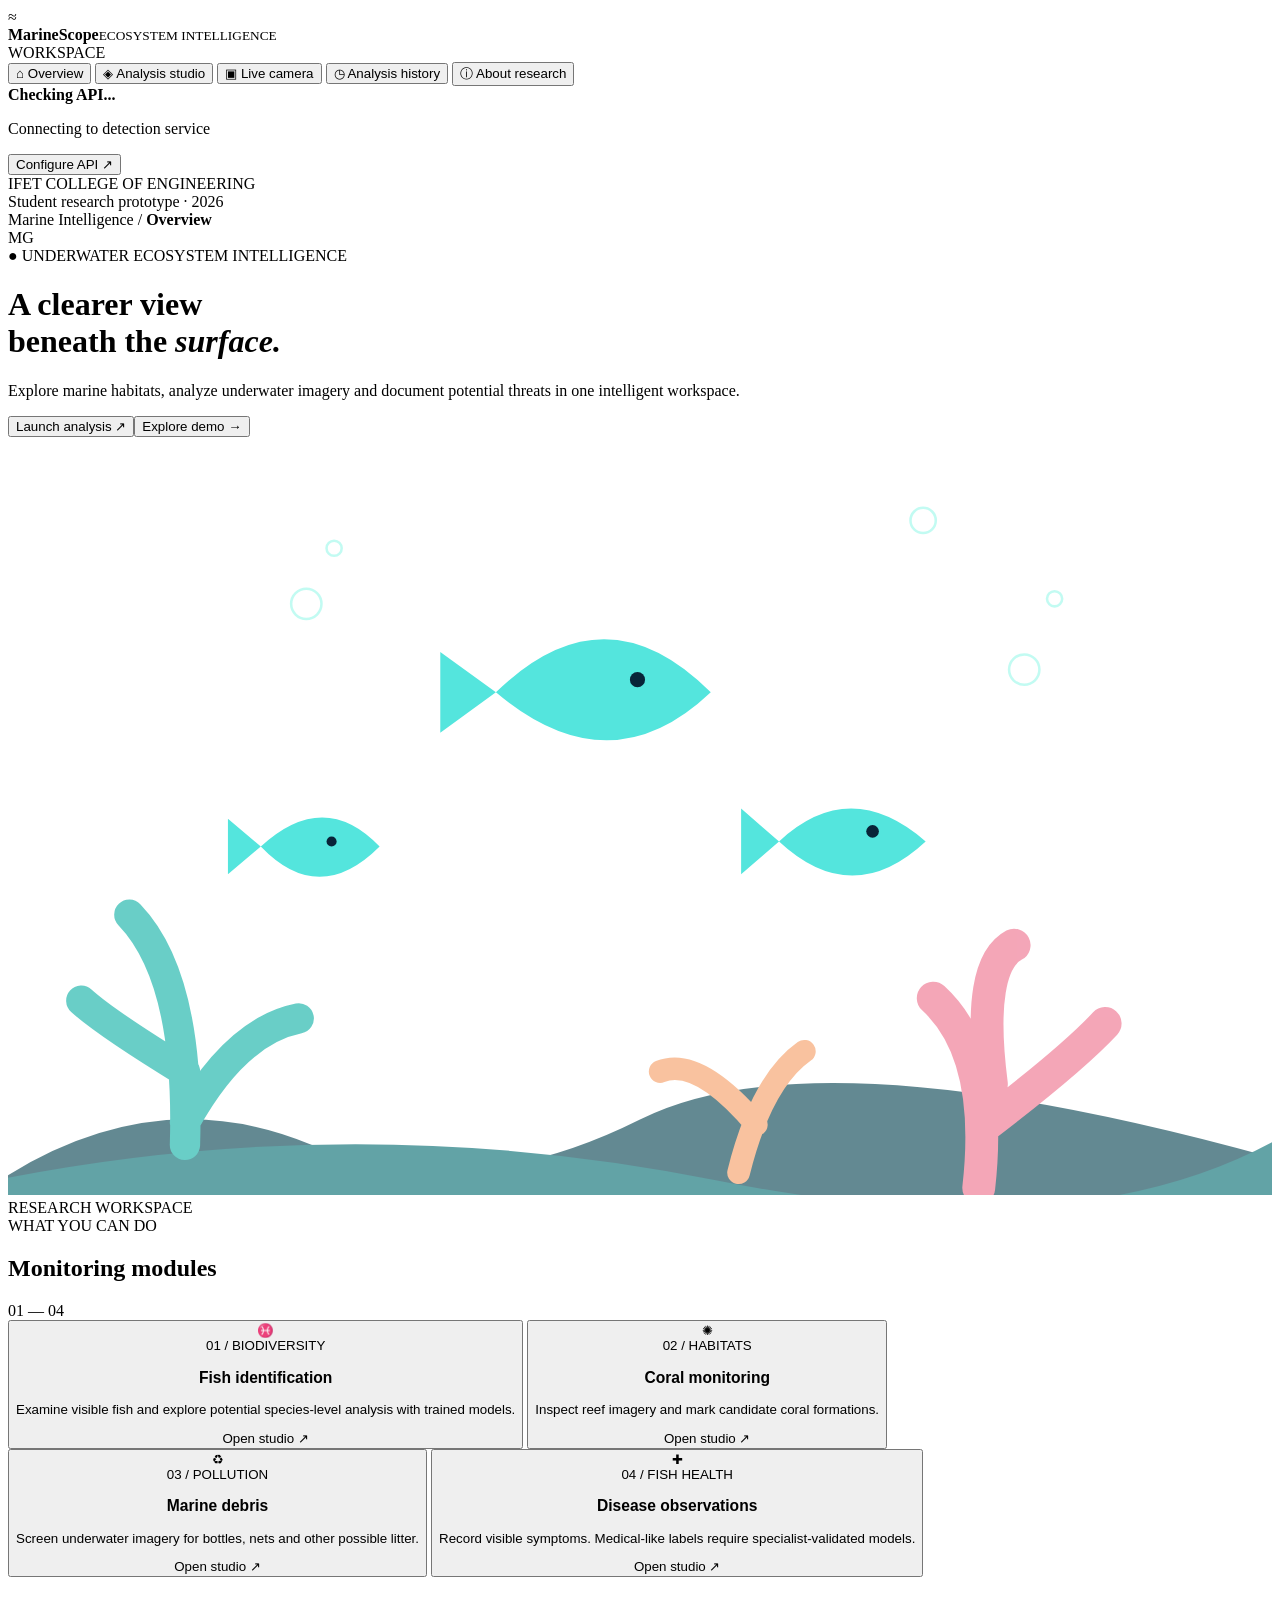
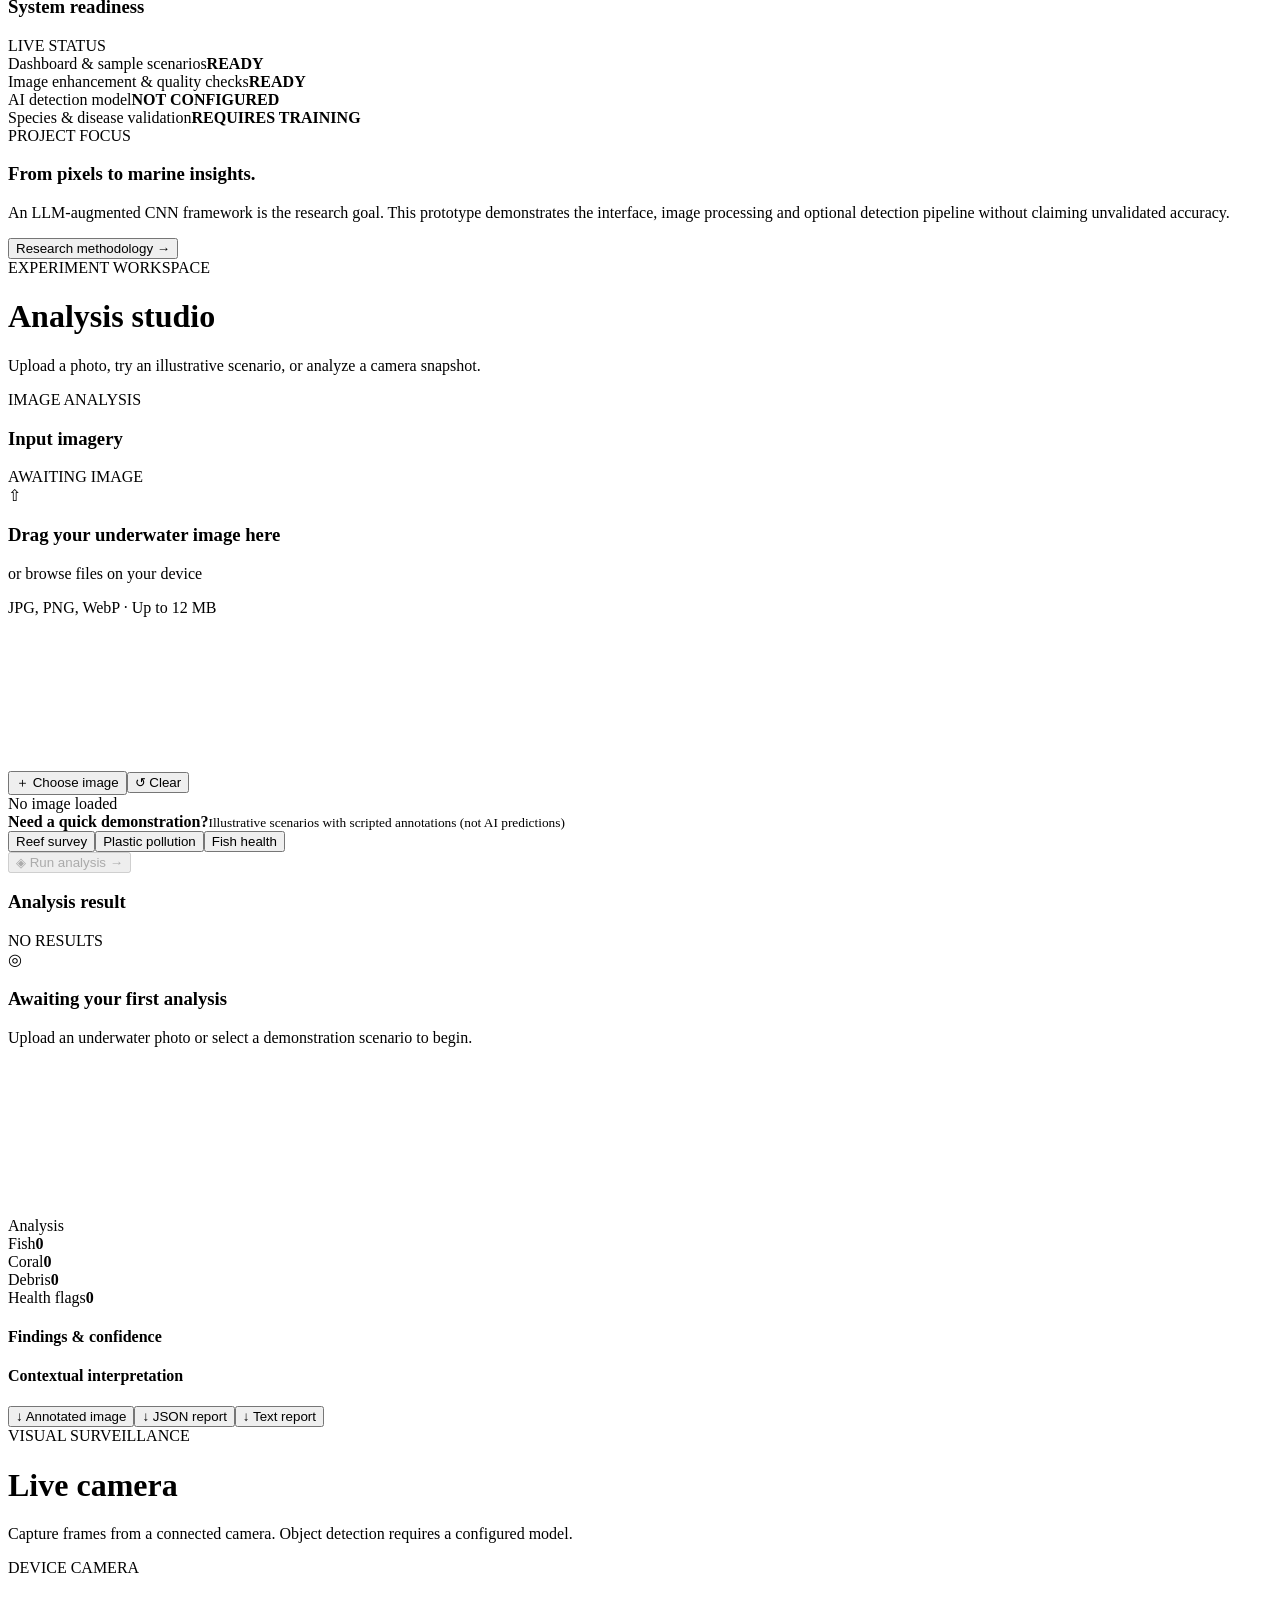
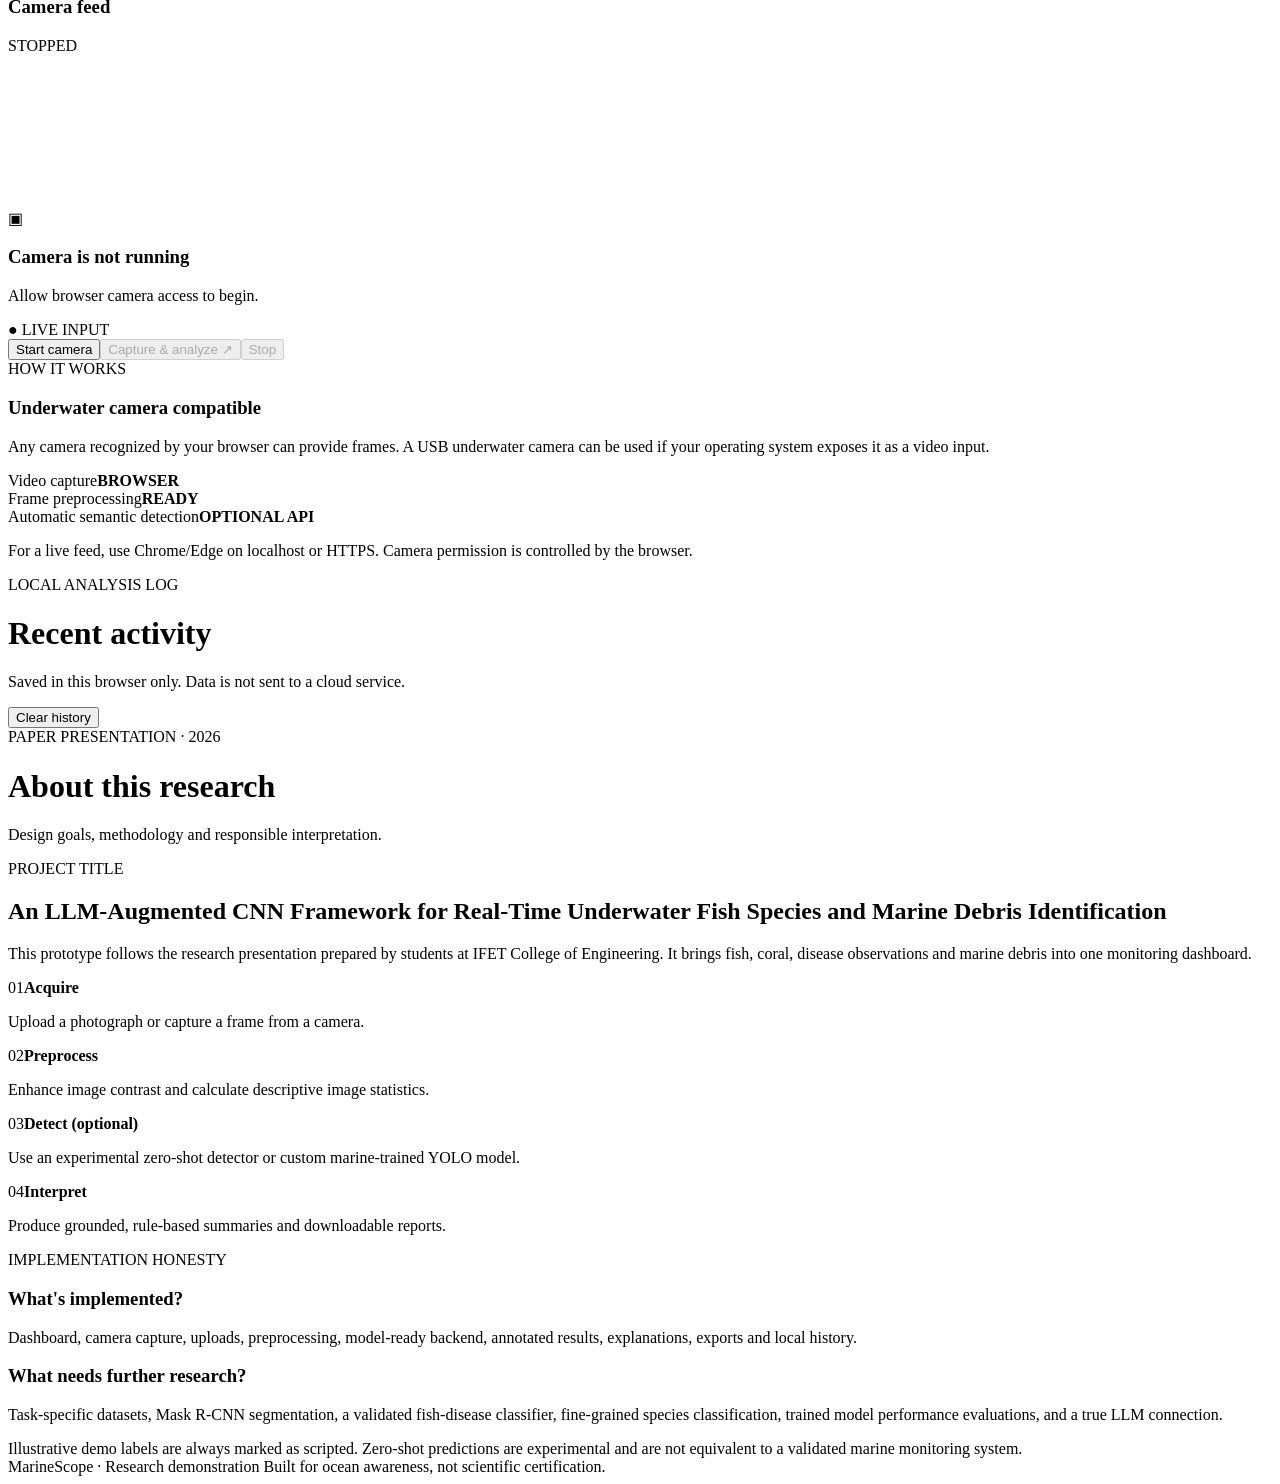
==== index.html @ 6d88185d "Add full MarineScope dashboard markup and research workflow" ====
<!doctype html>
<html lang="en">
<head>
  <meta charset="UTF-8">
  <meta name="viewport" content="width=device-width, initial-scale=1">
  <meta name="theme-color" content="#061727">
  <meta name="description" content="Research prototype for underwater fish, coral and marine debris monitoring.">
  <title>MarineScope | Marine Ecosystem Monitoring</title>
  <link rel="stylesheet" href="./assets/styles.css">
</head>
<body>
  <div class="app-shell">
    <aside class="sidebar">
      <div class="brand"><div class="brand-logo">≈</div><div><strong>Marine<span>Scope</span></strong><small>ECOSYSTEM INTELLIGENCE</small></div></div>
      <div class="nav-label">WORKSPACE</div>
      <nav aria-label="Main navigation">
        <button class="nav-btn active" data-nav="home"><span class="nav-icon">⌂</span> Overview</button>
        <button class="nav-btn" data-nav="analyze"><span class="nav-icon">◈</span> Analysis studio</button>
        <button class="nav-btn" data-nav="camera"><span class="nav-icon">▣</span> Live camera</button>
        <button class="nav-btn" data-nav="history"><span class="nav-icon">◷</span> Analysis history</button>
        <button class="nav-btn" data-nav="about"><span class="nav-icon">ⓘ</span> About research</button>
      </nav>
      <div class="sidebar-bottom">
        <div class="status-panel"><div class="status-line"><span class="pulse" id="apiPulse"></span><strong id="apiState">Checking API...</strong></div><p id="apiSubline">Connecting to detection service</p><button class="text-link" id="configButton">Configure API ↗</button></div>
        <div class="side-caption">IFET COLLEGE OF ENGINEERING<br>Student research prototype · 2026</div>
      </div>
    </aside>
    <main class="main-content">
      <header class="topbar">
        <div class="breadcrumb">Marine Intelligence <span>/</span> <strong id="pageCrumb">Overview</strong></div>
        <div class="topbar-right"><span class="top-time" id="timeLabel"></span><span class="avatar">MG</span></div>
      </header>
      <div class="page active" id="page-home">
        <div class="hero">
          <div class="hero-content"><div class="eyebrow">● UNDERWATER ECOSYSTEM INTELLIGENCE</div>
            <h1>A clearer view<br>beneath the <em>surface.</em></h1>
            <p>Explore marine habitats, analyze underwater imagery and document potential threats in one intelligent workspace.</p>
            <div class="hero-actions"><button class="primary-btn" data-go="analyze">Launch analysis <span>↗</span></button><button class="outline-btn" id="tryDemo">Explore demo <span>→</span></button></div>
          </div>
          <div class="hero-art" aria-hidden="true"><div class="lightbeams"></div>
            <svg viewBox="0 0 500 300" class="reef-art"><g opacity=".65">
              <path d="M0 292 Q60 255 120 280T250 270T500 285V300H0Z" fill="#104b58"/>
              <path d="M0 293 Q140 266 280 294T500 279V300H0Z" fill="#0f7278"/>
              <path d="M70 280 Q72 214 48 189 M70 271 Q90 235 115 230 M70 251Q39 232 29 223" stroke="#1ab4aa" stroke-width="12" stroke-linecap="round" fill="none"/>
              <path d="M384 297 Q390 244 366 222 M387 272Q421 246 434 232 M389 256 Q383 209 398 201" stroke="#ef7792" stroke-width="13" stroke-linecap="round" fill="none"/>
              <path d="M289 291 Q298 255 315 243 M296 272 Q273 245 258 251" stroke="#f6a36c" stroke-width="9" stroke-linecap="round" fill="none"/>
            </g><g class="fish-school" fill="#54e5dd"><path d="M193 101q43-42 85 0-40 38-85 0l-22 16v-32z"/><circle cx="249" cy="96" r="3" fill="#082438"/><path d="M305 160q28-26 58 0-29 27-58 0l-15 13v-26z"/><circle cx="342" cy="156" r="2.5" fill="#082438"/><path d="M100 162q25-23 47 0-24 24-47 0l-13 11v-22z"/><circle cx="128" cy="160" r="2" fill="#082438"/></g>
            <g fill="none" stroke="#92f8e9" opacity=".55"><circle cx="118" cy="66" r="6"/><circle cx="129" cy="44" r="3"/><circle cx="402" cy="92" r="6"/><circle cx="414" cy="64" r="3"/><circle cx="362" cy="33" r="5"/></g></svg>
            <div class="floating-tag"><span class="tag-dot"></span> RESEARCH WORKSPACE</div>
          </div>
        </div>
        <div class="section-heading"><div><span class="mini-overline">WHAT YOU CAN DO</span><h2>Monitoring modules</h2></div><span class="subtle">01 — 04</span></div>
        <div class="module-grid">
          <button class="module-card" data-module="fish"><div class="module-icon fish">♓</div><span class="module-number">01 / BIODIVERSITY</span><h3>Fish identification</h3><p>Examine visible fish and explore potential species-level analysis with trained models.</p><span class="module-link">Open studio ↗</span></button>
          <button class="module-card" data-module="coral"><div class="module-icon coral">✺</div><span class="module-number">02 / HABITATS</span><h3>Coral monitoring</h3><p>Inspect reef imagery and mark candidate coral formations.</p><span class="module-link">Open studio ↗</span></button>
          <button class="module-card" data-module="debris"><div class="module-icon debris">♻</div><span class="module-number">03 / POLLUTION</span><h3>Marine debris</h3><p>Screen underwater imagery for bottles, nets and other possible litter.</p><span class="module-link">Open studio ↗</span></button>
          <button class="module-card" data-module="disease"><div class="module-icon disease">✚</div><span class="module-number">04 / FISH HEALTH</span><h3>Disease observations</h3><p>Record visible symptoms. Medical-like labels require specialist-validated models.</p><span class="module-link">Open studio ↗</span></button>
        </div>
        <div class="home-bottom"><div class="panel status-explain"><div class="panel-heading"><h3>System readiness</h3><span class="chip">LIVE STATUS</span></div><div class="readiness-row"><span>Dashboard & sample scenarios</span><strong class="ready">READY</strong></div><div class="readiness-row"><span>Image enhancement & quality checks</span><strong class="ready">READY</strong></div><div class="readiness-row"><span>AI detection model</span><strong id="modelReadiness" class="pending">NOT CONFIGURED</strong></div><div class="readiness-row"><span>Species & disease validation</span><strong class="pending">REQUIRES TRAINING</strong></div></div><div class="panel research-panel"><span class="mini-overline">PROJECT FOCUS</span><h3>From pixels to marine insights.</h3><p>An LLM-augmented CNN framework is the research goal. This prototype demonstrates the interface, image processing and optional detection pipeline without claiming unvalidated accuracy.</p><button class="simple-link" data-go="about">Research methodology →</button></div></div>
      </div>

      <div class="page" id="page-analyze">
        <div class="page-title-row"><div><span class="mini-overline">EXPERIMENT WORKSPACE</span><h1>Analysis studio</h1><p>Upload a photo, try an illustrative scenario, or analyze a camera snapshot.</p></div><span class="chip">IMAGE ANALYSIS</span></div>
        <div class="studio-grid">
          <section class="panel studio-primary">
            <div class="panel-heading"><h3>Input imagery</h3><span class="chip" id="inputModeTag">AWAITING IMAGE</span></div>
            <div class="drop-zone" id="dropZone" tabindex="0" role="button" aria-label="Upload underwater image"><div id="emptyUpload"><div class="upload-glyph">⇧</div><h3>Drag your underwater image here</h3><p>or browse files on your device</p><span>JPG, PNG, WebP · Up to 12 MB</span></div><canvas id="inputCanvas" class="hidden"></canvas></div>
            <input type="file" id="fileInput" accept="image/png,image/jpeg,image/webp" hidden>
            <div class="upload-actions"><button class="outline-btn small" id="browseButton">＋ Choose image</button><button class="outline-btn small" id="clearButton">↺ Clear</button><div class="spacer"></div><span class="subtle" id="filename">No image loaded</span></div>
            <div class="demo-chooser"><div><strong>Need a quick demonstration?</strong><small>Illustrative scenarios with scripted annotations (not AI predictions)</small></div><div class="demo-buttons"><button class="scenario-btn" data-scene="reef">Reef survey</button><button class="scenario-btn" data-scene="debris">Plastic pollution</button><button class="scenario-btn" data-scene="disease">Fish health</button></div></div>
            <button class="primary-btn analyze-button" id="analyzeButton" disabled>◈ Run analysis <span>→</span></button>
          </section>
          <section class="panel result-panel">
            <div class="panel-heading"><h3>Analysis result</h3><span class="chip" id="resultState">NO RESULTS</span></div>
            <div class="result-placeholder" id="resultEmpty"><div class="placeholder-symbol">◎</div><h3>Awaiting your first analysis</h3><p>Upload an underwater photo or select a demonstration scenario to begin.</p></div>
            <div class="hidden" id="resultContent">
              <div class="result-image-box"><canvas id="resultCanvas"></canvas><span class="image-watermark" id="resultWatermark"></span></div>
              <div class="result-meta"><span id="resultMeta">Analysis</span><span id="resultDate"></span></div>
              <div class="stat-tiles"><div class="stat-tile"><span>Fish</span><strong id="countFish">0</strong></div><div class="stat-tile"><span>Coral</span><strong id="countCoral">0</strong></div><div class="stat-tile"><span>Debris</span><strong id="countDebris">0</strong></div><div class="stat-tile"><span>Health flags</span><strong id="countDisease">0</strong></div></div>
              <h4 class="result-subtitle">Findings & confidence</h4><div id="detectionList" class="detection-list"></div>
              <h4 class="result-subtitle">Contextual interpretation</h4><div id="explanation" class="explanation"></div>
              <p class="result-disclaimer" id="disclaimer"></p>
              <div class="export-row"><button class="outline-btn small" id="saveJpeg">↓ Annotated image</button><button class="outline-btn small" id="saveJson">↓ JSON report</button><button class="outline-btn small" id="saveText">↓ Text report</button></div>
            </div>
          </section>
        </div>
      </div>

      <div class="page" id="page-camera"><div class="page-title-row"><div><span class="mini-overline">VISUAL SURVEILLANCE</span><h1>Live camera</h1><p>Capture frames from a connected camera. Object detection requires a configured model.</p></div><span class="chip">DEVICE CAMERA</span></div><div class="camera-grid"><section class="panel"><div class="panel-heading"><h3>Camera feed</h3><span class="chip" id="cameraState">STOPPED</span></div><div class="video-shell"><video autoplay playsinline muted id="cameraVideo"></video><div id="cameraPlaceholder"><div class="placeholder-symbol">▣</div><h3>Camera is not running</h3><p>Allow browser camera access to begin.</p></div><div class="camera-overlay">● LIVE INPUT <span id="cameraClock"></span></div></div><div class="camera-controls"><button class="primary-btn" id="startCamera">Start camera</button><button class="outline-btn" id="captureCamera" disabled>Capture & analyze ↗</button><button class="outline-btn" id="stopCamera" disabled>Stop</button></div></section><div class="panel camera-info"><span class="mini-overline">HOW IT WORKS</span><h3>Underwater camera compatible</h3><p>Any camera recognized by your browser can provide frames. A USB underwater camera can be used if your operating system exposes it as a video input.</p><div class="readiness-row"><span>Video capture</span><strong class="ready">BROWSER</strong></div><div class="readiness-row"><span>Frame preprocessing</span><strong class="ready">READY</strong></div><div class="readiness-row"><span>Automatic semantic detection</span><strong class="pending">OPTIONAL API</strong></div><p class="note">For a live feed, use Chrome/Edge on localhost or HTTPS. Camera permission is controlled by the browser.</p></div></div></div>

      <div class="page" id="page-history"><div class="page-title-row"><div><span class="mini-overline">LOCAL ANALYSIS LOG</span><h1>Recent activity</h1><p>Saved in this browser only. Data is not sent to a cloud service.</p></div><button class="outline-btn small" id="clearHistory">Clear history</button></div><div id="historyList" class="history-list"></div></div>

      <div class="page" id="page-about"><div class="page-title-row"><div><span class="mini-overline">PAPER PRESENTATION · 2026</span><h1>About this research</h1><p>Design goals, methodology and responsible interpretation.</p></div></div><div class="about-layout"><section class="panel about-main"><span class="mini-overline">PROJECT TITLE</span><h2>An LLM-Augmented CNN Framework for Real-Time Underwater Fish Species and Marine Debris Identification</h2><p>This prototype follows the research presentation prepared by students at IFET College of Engineering. It brings fish, coral, disease observations and marine debris into one monitoring dashboard.</p><div class="steps"><div><span>01</span><strong>Acquire</strong><p>Upload a photograph or capture a frame from a camera.</p></div><div><span>02</span><strong>Preprocess</strong><p>Enhance image contrast and calculate descriptive image statistics.</p></div><div><span>03</span><strong>Detect (optional)</strong><p>Use an experimental zero-shot detector or custom marine-trained YOLO model.</p></div><div><span>04</span><strong>Interpret</strong><p>Produce grounded, rule-based summaries and downloadable reports.</p></div></div></section><section class="panel scope-panel"><span class="mini-overline">IMPLEMENTATION HONESTY</span><h3>What's implemented?</h3><p>Dashboard, camera capture, uploads, preprocessing, model-ready backend, annotated results, explanations, exports and local history.</p><h3>What needs further research?</h3><p>Task-specific datasets, Mask R-CNN segmentation, a validated fish-disease classifier, fine-grained species classification, trained model performance evaluations, and a true LLM connection.</p><div class="note">Illustrative demo labels are always marked as scripted. Zero-shot predictions are experimental and are not equivalent to a validated marine monitoring system.</div></section></div></div>
      <footer class="footer">MarineScope · Research demonstration <span>Built for ocean awareness, not scientific certification.</span></footer>
    </main>
  </div>
  <dialog id="settingsDialog"><form method="dialog" class="settings-form"><div class="panel-heading"><h3>Detection API settings</h3><button value="cancel" class="icon-close" aria-label="Close">✕</button></div><p>Run the optional Python backend locally. With no model weights it provides actual image processing and quality statistics only.</p><label for="apiUrl">API base URL</label><input id="apiUrl" type="url" placeholder="http://localhost:8000"><div class="dialog-actions"><button value="cancel" class="outline-btn small">Cancel</button><button id="saveSettings" value="save" class="primary-btn">Save & connect</button></div></form></dialog>
  <div role="status" aria-live="polite" id="toast" class="toast"></div>
  <script src="./assets/app.js" defer></script>
</body>
</html>
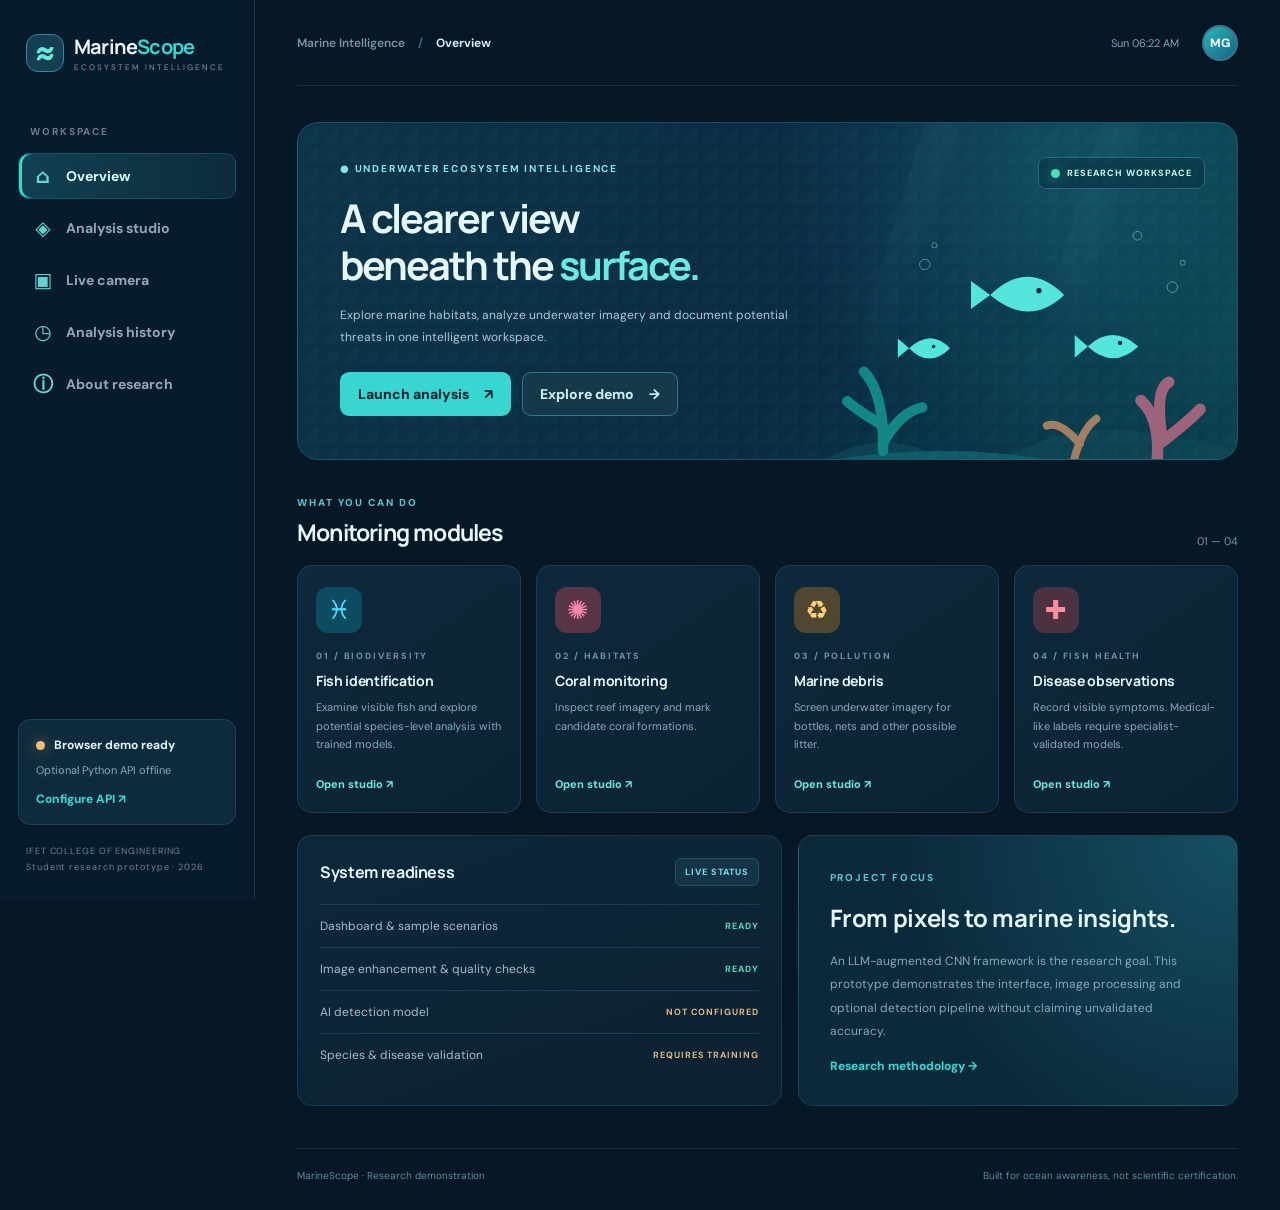
==== commit fb901ec8: "Document opt-in grounded Ollama analysis" ====
--- a/index.html
+++ b/index.html
@@ -90,7 +90,7 @@
 
       <div class="page" id="page-history"><div class="page-title-row"><div><span class="mini-overline">LOCAL ANALYSIS LOG</span><h1>Recent activity</h1><p>Saved in this browser only. Data is not sent to a cloud service.</p></div><button class="outline-btn small" id="clearHistory">Clear history</button></div><div id="historyList" class="history-list"></div></div>
 
-      <div class="page" id="page-about"><div class="page-title-row"><div><span class="mini-overline">PAPER PRESENTATION · 2026</span><h1>About this research</h1><p>Design goals, methodology and responsible interpretation.</p></div></div><div class="about-layout"><section class="panel about-main"><span class="mini-overline">PROJECT TITLE</span><h2>An LLM-Augmented CNN Framework for Real-Time Underwater Fish Species and Marine Debris Identification</h2><p>This prototype follows the research presentation prepared by students at IFET College of Engineering. It brings fish, coral, disease observations and marine debris into one monitoring dashboard.</p><div class="steps"><div><span>01</span><strong>Acquire</strong><p>Upload a photograph or capture a frame from a camera.</p></div><div><span>02</span><strong>Preprocess</strong><p>Enhance image contrast and calculate descriptive image statistics.</p></div><div><span>03</span><strong>Detect (optional)</strong><p>Use an experimental zero-shot detector or custom marine-trained YOLO model.</p></div><div><span>04</span><strong>Interpret</strong><p>Produce grounded, rule-based summaries and downloadable reports.</p></div></div></section><section class="panel scope-panel"><span class="mini-overline">IMPLEMENTATION HONESTY</span><h3>What's implemented?</h3><p>Dashboard, camera capture, uploads, preprocessing, model-ready backend, annotated results, explanations, exports and local history.</p><h3>What needs further research?</h3><p>Task-specific datasets, Mask R-CNN segmentation, a validated fish-disease classifier, fine-grained species classification, trained model performance evaluations, and a true LLM connection.</p><div class="note">Illustrative demo labels are always marked as scripted. Zero-shot predictions are experimental and are not equivalent to a validated marine monitoring system.</div></section></div></div>
+      <div class="page" id="page-about"><div class="page-title-row"><div><span class="mini-overline">PAPER PRESENTATION · 2026</span><h1>About this research</h1><p>Design goals, methodology and responsible interpretation.</p></div></div><div class="about-layout"><section class="panel about-main"><span class="mini-overline">PROJECT TITLE</span><h2>An LLM-Augmented CNN Framework for Real-Time Underwater Fish Species and Marine Debris Identification</h2><p>This prototype follows the research presentation prepared by students at IFET College of Engineering. It brings fish, coral, disease observations and marine debris into one monitoring dashboard.</p><div class="steps"><div><span>01</span><strong>Acquire</strong><p>Upload a photograph or capture a frame from a camera.</p></div><div><span>02</span><strong>Preprocess</strong><p>Enhance image contrast and calculate descriptive image statistics.</p></div><div><span>03</span><strong>Detect (optional)</strong><p>Use an experimental zero-shot detector or custom marine-trained YOLO model.</p></div><div><span>04</span><strong>Interpret</strong><p>Produce grounded, rule-based summaries and downloadable reports.</p></div></div></section><section class="panel scope-panel"><span class="mini-overline">IMPLEMENTATION HONESTY</span><h3>What's implemented?</h3><p>Dashboard, camera capture, uploads, preprocessing, model-ready backend, annotated results, explanations, exports and local history.</p><h3>What needs further research?</h3><p>Task-specific datasets, Mask R-CNN segmentation, a validated fish-disease classifier, fine-grained species classification, trained model performance evaluations, and installation and testing of local Ollama for LLM text generation.</p><div class="note">Illustrative demo labels are always marked as scripted. Zero-shot predictions are experimental and are not equivalent to a validated marine monitoring system.</div></section></div></div>
       <footer class="footer">MarineScope · Research demonstration <span>Built for ocean awareness, not scientific certification.</span></footer>
     </main>
   </div>
--- a/assets/styles.css
+++ b/assets/styles.css
@@ -0,0 +1,9 @@
+@import url('https://fonts.googleapis.com/css2?family=DM+Sans:wght@400;500;600;700;800&family=Manrope:wght@400;500;600;700;800&display=swap');
+:root{color-scheme:dark;--bg:#061726;--panel:#0c2436;--panel2:#0e2a3e;--line:rgba(131,197,218,.14);--muted:#8aa7b9;--text:#e7f8fc;--aqua:#38d6d0;--blue:#4bc6ee;--pink:#ff6d9f;--gold:#f7b972;--r:18px}
+*{box-sizing:border-box}html{scroll-behavior:smooth}body{margin:0;background:var(--bg);color:var(--text);font-family:'DM Sans',system-ui,sans-serif;font-size:14px}button,input{font:inherit}button{cursor:pointer}button:disabled{cursor:not-allowed;opacity:.43}button:focus-visible,input:focus-visible,.drop-zone:focus-visible{outline:2px solid var(--aqua);outline-offset:3px}a{color:var(--aqua)}.hidden{display:none!important}
+.app-shell{display:flex;min-height:100vh}.sidebar{width:255px;flex:none;background:#071b2c;border-right:1px solid var(--line);padding:30px 18px 25px;display:flex;flex-direction:column;position:sticky;top:0;height:100vh}.brand{display:flex;align-items:center;gap:10px;padding:3px 8px 53px}.brand-logo{display:grid;place-items:center;width:38px;height:38px;border:1px solid #2c8ba6;background:#153f50;color:#6aeadd;border-radius:12px;font-size:31px;font-weight:900;line-height:1}.brand strong{display:block;letter-spacing:-.8px;font-family:Manrope,sans-serif;font-size:20px}.brand strong span{color:var(--aqua)}.brand small{display:block;margin-top:2px;font-size:8px;letter-spacing:2px;color:#7e9aaf}.nav-label,.mini-overline,.module-number,.eyebrow{letter-spacing:1.9px;font-size:10px;font-weight:800;color:#58c8ce}.nav-label{color:#627d90;margin:0 12px 15px}.sidebar nav{display:grid;gap:6px}.nav-btn{border:1px solid transparent;width:100%;background:transparent;color:#8da8ba;display:flex;gap:12px;align-items:center;text-align:left;padding:12px 13px;border-radius:11px;font-weight:700}.nav-btn:hover,.nav-btn.active{color:#d7fbfe;background:linear-gradient(90deg,#114151,#0c2b3d);border-color:rgba(69,229,224,.14)}.nav-btn.active{box-shadow:inset 3px 0 0 var(--aqua)}.nav-icon{font-size:20px;line-height:1;width:22px;text-align:center;color:#63d4d4}.sidebar-bottom{margin-top:auto}.status-panel{background:#0e2b3d;border:1px solid var(--line);border-radius:13px;padding:17px}.status-line{display:flex;gap:9px;align-items:center}.status-line strong{font-size:12px}.pulse,.tag-dot{width:9px;height:9px;border-radius:50%;display:inline-block;background:#f2bd71;box-shadow:0 0 14px #f2bd7188}.pulse.online,.tag-dot{background:#4ce0af;box-shadow:0 0 14px #4ce0af88}.status-panel p{font-size:11px;line-height:1.6;margin:9px 0;color:var(--muted)}.text-link,.simple-link{background:none;border:0;padding:0;color:var(--aqua);font-weight:800;font-size:12px}.side-caption{font-size:9px;line-height:1.8;color:#68869a;margin:18px 8px 0;letter-spacing:.9px}
+.main-content{min-width:0;flex:1;max-width:1800px;margin:auto;padding:0 42px}.topbar{height:86px;display:flex;align-items:center;justify-content:space-between;border-bottom:1px solid var(--line);margin-bottom:36px}.breadcrumb{font-weight:600;color:#7595a9;font-size:12px}.breadcrumb span{margin:0 10px;color:#4c7188}.breadcrumb strong{color:#d2ecf3}.topbar-right{display:flex;align-items:center;gap:23px}.top-time{color:#81a4b5;font-size:11px}.avatar{width:36px;height:36px;border-radius:50%;background:linear-gradient(135deg,#2cb8bb,#156182);display:grid;place-items:center;color:#fff;font-size:12px;font-weight:800;border:2px solid #38768b}.page{display:none;animation:fadeIn .28s ease}.page.active{display:block}@keyframes fadeIn{from{opacity:.4;transform:translateY(5px)}to{opacity:1;transform:translateY(0)}}h1,h2,h3,h4,p{margin-top:0}h1,h2,h3{font-family:Manrope,sans-serif}h2{font-size:23px;letter-spacing:-.8px}h3{font-size:17px;letter-spacing:-.35px}p{line-height:1.7;color:var(--muted)}
+.hero{min-height:338px;border-radius:21px;background:radial-gradient(circle at 82% 11%,rgba(42,184,193,.2),transparent 36%),linear-gradient(115deg,#0c3447 0%,#0b2b43 55%,#0b4350 100%);border:1px solid rgba(89,205,214,.2);overflow:hidden;display:flex;position:relative}.hero:after{content:"";pointer-events:none;position:absolute;inset:0;background-image:linear-gradient(135deg,transparent 57%,rgba(56,222,226,.025) 57.2%);background-size:20px 20px}.hero-content{position:relative;z-index:2;width:60%;padding:39px 0 36px 42px}.eyebrow{color:#87e5e1;font-size:10px}.hero h1{font-size:clamp(28px,3.1vw,47px);letter-spacing:-2px;line-height:1.18;margin:20px 0 15px}.hero h1 em{color:#69ece0;font-style:normal}.hero p{max-width:485px;font-size:12px;line-height:1.85;color:#acc9d6}.hero-actions{display:flex;align-items:center;gap:11px;margin-top:24px}.primary-btn,.outline-btn{border-radius:9px;padding:12px 17px;border:1px solid transparent;font-weight:800;display:inline-flex;align-items:center;justify-content:center;gap:15px;transition:transform .2s,background .2s;white-space:nowrap}.primary-btn{background:var(--aqua);color:#06222e}.primary-btn:hover:not(:disabled){background:#70efdc;transform:translateY(-1px)}.outline-btn{border-color:#397386;background:#14394b;color:#d3eff5}.outline-btn:hover:not(:disabled){background:#1b5064}.outline-btn.small{padding:9px 12px;font-size:12px}.hero-art{position:relative;flex:1;min-width:300px}.reef-art{position:absolute;width:116%;bottom:-9px;right:-21px;filter:drop-shadow(0 16px 22px #003242aa)}.lightbeams{position:absolute;inset:0;background:repeating-linear-gradient(107deg,transparent 0 60px,#78dbea0c 62px 87px,transparent 105px 170px);mask-image:linear-gradient(#000,transparent)}.fish-school{animation:fishFloat 6s ease-in-out infinite}@keyframes fishFloat{50%{transform:translate(9px,-8px)}}.floating-tag{position:absolute;top:34px;right:32px;color:#c5f6f0;background:#0b3648cc;border:1px solid #2c687c;padding:9px 12px;border-radius:8px;font-weight:800;letter-spacing:1px;font-size:9px;display:flex;align-items:center;gap:7px}
+.section-heading{display:flex;align-items:end;justify-content:space-between;margin:32px 0 17px}.section-heading h2{margin:6px 0 0}.subtle{color:#7798a9;font-size:11px}.module-grid{display:grid;grid-template-columns:repeat(4,minmax(0,1fr));gap:15px}.module-card{text-align:left;background:linear-gradient(145deg,#0d293b,#0b2334);border:1px solid var(--line);border-radius:15px;padding:21px 18px;min-height:248px;color:var(--text);display:flex;flex-direction:column;transition:border-color .2s,transform .2s}.module-card:hover{border-color:#2d8e9a;transform:translateY(-3px)}.module-icon{height:46px;width:46px;border-radius:12px;display:grid;place-items:center;margin-bottom:17px;font-size:26px}.module-icon.fish{background:#0c4b60;color:#56dafe}.module-icon.coral{background:#583447;color:#ff86ad}.module-icon.debris{background:#4f4730;color:#ffd17b}.module-icon.disease{background:#4b3240;color:#fd8fa1}.module-number{font-size:9px;color:#6e93a7}.module-card h3{font-size:14px;margin:9px 0 8px}.module-card p{font-size:11px;margin:0 0 20px;line-height:1.7;flex:1}.module-link{color:#6ce5dd;font-weight:800;font-size:11px}.home-bottom{display:grid;grid-template-columns:1.1fr 1fr;gap:16px;margin-top:22px}.panel{background:linear-gradient(160deg,#0d283b,#0b2132);border:1px solid var(--line);border-radius:15px;padding:22px}.panel-heading{display:flex;align-items:center;justify-content:space-between;gap:10px;margin-bottom:18px}.panel-heading h3{margin:0;font-size:16px}.chip{border-radius:6px;border:1px solid #285265;padding:7px 9px;font-size:9px;letter-spacing:1px;font-weight:800;color:#7bdce1;background:#123446}.readiness-row{border-top:1px solid var(--line);padding:13px 0;display:flex;justify-content:space-between;gap:12px;align-items:center;font-size:12px;color:#a3bdcd}.readiness-row strong{font-size:9px;letter-spacing:.9px;text-align:right}.ready{color:#55debb}.pending{color:#dcb780}.research-panel{background:radial-gradient(circle at top right,#145062,#0c293c 65%);padding:31px}.research-panel h3{font-size:24px;margin:16px 0}.research-panel p{font-size:12px;line-height:1.95}
+.page-title-row{display:flex;align-items:center;justify-content:space-between;margin:6px 0 26px;gap:20px}.page-title-row h1{font-size:33px;letter-spacing:-1.4px;margin:9px 0 6px}.page-title-row p{margin:0;font-size:12px}.studio-grid{display:grid;grid-template-columns:minmax(0,1fr) minmax(365px,.95fr);gap:20px;align-items:start}.drop-zone{position:relative;min-height:270px;border:1.5px dashed #386376;border-radius:14px;background:radial-gradient(circle at 50% 10%,#19415a,#0a2234 74%);display:grid;place-items:center;text-align:center;overflow:hidden;cursor:pointer}.drop-zone.dragover{border-color:var(--aqua);background:#134357}.drop-zone #emptyUpload{padding:20px}.drop-zone h3{font-size:14px;margin:12px 0 7px}.drop-zone p{font-size:12px;margin:0 0 10px}.drop-zone span{font-size:10px;color:#7096a9}.upload-glyph{margin:auto;border-radius:14px;background:#164d60;width:56px;height:56px;display:grid;place-items:center;color:var(--aqua);font-size:30px}.drop-zone canvas{max-width:100%;max-height:470px;width:auto;height:auto;display:block}.upload-actions{display:flex;gap:8px;align-items:center;margin-top:12px;flex-wrap:wrap}.spacer{flex:1}.demo-chooser{border:1px solid var(--line);border-radius:12px;padding:17px;background:#0c2c3e;margin-top:25px}.demo-chooser strong,.demo-chooser small{display:block}.demo-chooser strong{font-size:12px}.demo-chooser small{color:#86a6b5;font-size:10px;margin:5px 0 14px}.demo-buttons{display:flex;gap:8px;flex-wrap:wrap}.scenario-btn{border:1px solid #275c6d;border-radius:7px;color:#9ed9dc;background:#153f51;padding:9px 11px;font-size:11px;font-weight:700}.scenario-btn:hover{background:#1a5c6b}.analyze-button{width:100%;margin-top:19px;padding:14px}.result-panel{min-height:475px}.result-placeholder{text-align:center;padding:77px 16px}.placeholder-symbol{font-size:40px;color:#3c7d92}.result-placeholder h3,.video-shell h3{font-size:15px;margin:12px 0 6px}.result-placeholder p,.video-shell p{font-size:11px;max-width:255px;margin:auto}.result-image-box{background:#061924;border-radius:12px;overflow:hidden;position:relative;display:flex;justify-content:center;align-items:center;min-height:185px}.result-image-box canvas{max-width:100%;max-height:365px;display:block}.image-watermark{position:absolute;top:9px;left:9px;font-size:10px;letter-spacing:.7px;background:#071822da;padding:6px 9px;border-radius:6px;color:#fff;font-weight:800}.result-meta{display:flex;justify-content:space-between;gap:6px;margin:13px 0;color:#89a9b8;font-size:10px}.stat-tiles{display:grid;grid-template-columns:repeat(4,1fr);gap:7px}.stat-tile{background:#12384a;border:1px solid #245164;border-radius:9px;padding:11px 8px}.stat-tile span{display:block;color:#92b4c2;font-size:10px}.stat-tile strong{font-family:Manrope;font-size:24px;line-height:1.5}.result-subtitle{font-size:12px;margin:23px 0 10px}.detection-list{display:grid;gap:7px}.detection-item{display:flex;align-items:center;justify-content:space-between;background:#0e3142;padding:9px 12px;border-radius:7px;font-size:11px}.detection-item small{font-size:10px;color:#8bb0bf}.explanation{border-left:3px solid var(--aqua);background:#113749;padding:14px;border-radius:0 9px 9px 0;font-size:12px;line-height:1.8;color:#bfdae4}.result-disclaimer{font-size:10px;margin:15px 0;color:#a8a99b}.export-row{display:flex;flex-wrap:wrap;gap:7px}.camera-grid{display:grid;grid-template-columns:minmax(0,1.7fr) minmax(260px,.9fr);gap:19px}.video-shell{background:linear-gradient(145deg,#052031,#0b3a4f);aspect-ratio:16/10;border-radius:13px;display:grid;place-items:center;overflow:hidden;position:relative}.video-shell video{width:100%;height:100%;object-fit:cover;display:none}.video-shell video.active{display:block}.video-shell #cameraPlaceholder{text-align:center}.camera-overlay{position:absolute;left:16px;top:16px;font-size:10px;letter-spacing:1px;color:#bffdf5;background:#062837bb;padding:8px 12px;border-radius:7px;display:none}.camera-overlay.active{display:block}.camera-controls{display:flex;gap:9px;margin-top:17px;flex-wrap:wrap}.camera-info h3{font-size:23px;margin:14px 0}.camera-info p{font-size:12px}.note{border-radius:10px;background:#173747;padding:15px;color:#a6c3cf;font-size:11px;line-height:1.8;margin-top:18px}.history-list{display:grid;gap:12px}.history-card{border:1px solid var(--line);border-radius:13px;background:#0b2839;padding:14px;display:flex;gap:17px;align-items:center}.history-card img{width:118px;height:78px;object-fit:cover;border-radius:8px;background:#0d4256}.history-card .hist-main{flex:1}.hist-main h3{margin:0 0 8px;font-size:14px}.hist-main p{margin:0;font-size:11px}.history-empty{padding:75px 15px;text-align:center;border:1px dashed #345d70;border-radius:14px;color:#9bbaca}.history-empty h3{font-size:16px}.about-layout{display:grid;grid-template-columns:1.4fr 1fr;gap:20px}.about-main h2{font-size:27px;line-height:1.45;margin:15px 0}.about-layout p{font-size:12px}.steps{display:grid;gap:14px;margin-top:30px}.steps>div{display:grid;grid-template-columns:45px 1fr;column-gap:10px}.steps span{grid-row:span 2;color:#51dacc;font-weight:800}.steps strong{font-size:13px}.steps p{font-size:11px;margin:4px 0}.scope-panel h3{margin:18px 0 8px;font-size:17px}.footer{border-top:1px solid var(--line);margin-top:42px;padding:20px 0 28px;font-size:10px;color:#648a9c;display:flex;justify-content:space-between;gap:12px}dialog{border:1px solid #2c687c;border-radius:15px;max-width:470px;width:calc(100% - 24px);background:#0c2639;color:var(--text);box-shadow:0 24px 80px #000a;padding:26px}dialog::backdrop{background:#001421ba}.settings-form p{font-size:12px}.settings-form label{display:block;font-weight:700;margin:18px 0 8px}.settings-form input{width:100%;border-radius:8px;border:1px solid #2c6b81;padding:13px;background:#081c2b;color:var(--text)}.dialog-actions{display:flex;justify-content:flex-end;gap:10px;margin-top:22px}.icon-close{border:none;color:#a5c8d5;background:none;font-size:16px}.toast{position:fixed;bottom:22px;right:25px;z-index:15;border:1px solid #388895;background:#134255;color:#d8fcfa;box-shadow:0 12px 45px #001823dd;padding:13px 18px;border-radius:10px;font-size:12px;max-width:365px;opacity:0;transform:translateY(15px);pointer-events:none;transition:all .25s}.toast.visible{opacity:1;transform:none}
+@media(max-width:1150px){.sidebar{width:216px}.main-content{padding:0 24px}.module-grid{grid-template-columns:repeat(2,minmax(0,1fr))}.hero-content{width:63%}.hero-art{min-width:220px}.studio-grid{grid-template-columns:1fr}.home-bottom{grid-template-columns:1fr 1fr}}@media(max-width:760px){.app-shell{display:block}.sidebar{width:100%;height:auto;position:static;padding:12px 15px}.brand{padding:0 3px 12px}.sidebar nav{display:flex;overflow-x:auto;gap:4px}.nav-btn{white-space:nowrap;width:auto;padding:10px 12px;font-size:11px}.nav-icon{display:none}.nav-label,.sidebar-bottom{display:none}.main-content{padding:0 14px}.topbar{height:55px;margin-bottom:20px}.hero{display:block;min-height:410px}.hero-content{width:100%;padding:24px 20px;position:relative;z-index:3}.hero h1{font-size:33px}.hero-art{position:absolute;bottom:0;right:0;width:75%;height:170px;opacity:.6}.floating-tag{display:none}.module-grid,.home-bottom,.camera-grid,.about-layout{grid-template-columns:1fr}.module-card{min-height:180px}.page-title-row h1{font-size:27px}.top-time{display:none}.footer{display:block}.footer span{display:block;margin-top:8px}.stat-tiles{grid-template-columns:repeat(2,1fr)}}@media(prefers-reduced-motion:reduce){*,*:before,*:after{animation:none!important;transition:none!important}}
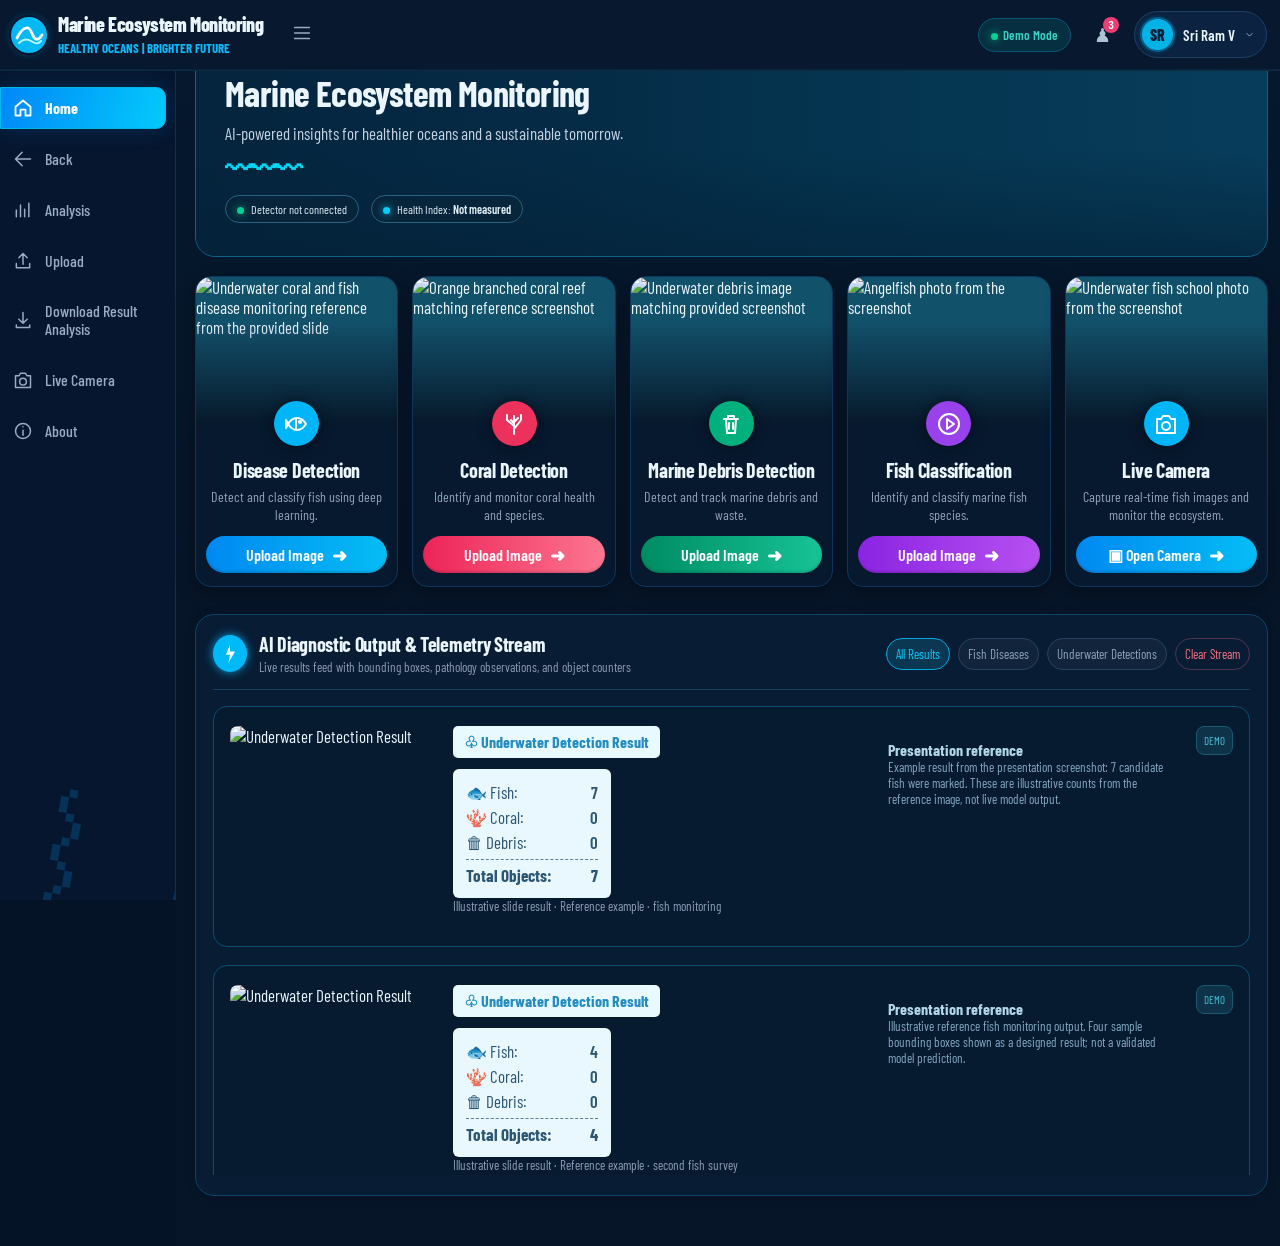
==== commit 2a83d068: "Match reference screenshots with classic ocean dashboard, card images and modals" ====
--- a/index.html
+++ b/index.html
@@ -1,101 +1,76 @@
 <!doctype html>
 <html lang="en">
 <head>
-  <meta charset="UTF-8">
-  <meta name="viewport" content="width=device-width, initial-scale=1">
-  <meta name="theme-color" content="#061727">
-  <meta name="description" content="Research prototype for underwater fish, coral and marine debris monitoring.">
-  <title>MarineScope | Marine Ecosystem Monitoring</title>
-  <link rel="stylesheet" href="./assets/styles.css">
+<meta charset="utf-8"><meta name="viewport" content="width=device-width, initial-scale=1">
+<meta name="theme-color" content="#06152b">
+<title>Marine Ecosystem Monitoring | Healthy Oceans</title>
+<link rel="preconnect" href="https://fonts.googleapis.com"><link rel="preconnect" href="https://fonts.gstatic.com" crossorigin>
+<link href="https://fonts.googleapis.com/css2?family=Barlow+Condensed:wght@400;500;600;700;800&family=Inter:wght@400;500;600;700;800&display=swap" rel="stylesheet">
+<link href="assets/classic.css" rel="stylesheet">
 </head>
 <body>
-  <div class="app-shell">
-    <aside class="sidebar">
-      <div class="brand"><div class="brand-logo">≈</div><div><strong>Marine<span>Scope</span></strong><small>ECOSYSTEM INTELLIGENCE</small></div></div>
-      <div class="nav-label">WORKSPACE</div>
-      <nav aria-label="Main navigation">
-        <button class="nav-btn active" data-nav="home"><span class="nav-icon">⌂</span> Overview</button>
-        <button class="nav-btn" data-nav="analyze"><span class="nav-icon">◈</span> Analysis studio</button>
-        <button class="nav-btn" data-nav="camera"><span class="nav-icon">▣</span> Live camera</button>
-        <button class="nav-btn" data-nav="history"><span class="nav-icon">◷</span> Analysis history</button>
-        <button class="nav-btn" data-nav="about"><span class="nav-icon">ⓘ</span> About research</button>
-      </nav>
-      <div class="sidebar-bottom">
-        <div class="status-panel"><div class="status-line"><span class="pulse" id="apiPulse"></span><strong id="apiState">Checking API...</strong></div><p id="apiSubline">Connecting to detection service</p><button class="text-link" id="configButton">Configure API ↗</button></div>
-        <div class="side-caption">IFET COLLEGE OF ENGINEERING<br>Student research prototype · 2026</div>
-      </div>
-    </aside>
-    <main class="main-content">
-      <header class="topbar">
-        <div class="breadcrumb">Marine Intelligence <span>/</span> <strong id="pageCrumb">Overview</strong></div>
-        <div class="topbar-right"><span class="top-time" id="timeLabel"></span><span class="avatar">MG</span></div>
-      </header>
-      <div class="page active" id="page-home">
-        <div class="hero">
-          <div class="hero-content"><div class="eyebrow">● UNDERWATER ECOSYSTEM INTELLIGENCE</div>
-            <h1>A clearer view<br>beneath the <em>surface.</em></h1>
-            <p>Explore marine habitats, analyze underwater imagery and document potential threats in one intelligent workspace.</p>
-            <div class="hero-actions"><button class="primary-btn" data-go="analyze">Launch analysis <span>↗</span></button><button class="outline-btn" id="tryDemo">Explore demo <span>→</span></button></div>
-          </div>
-          <div class="hero-art" aria-hidden="true"><div class="lightbeams"></div>
-            <svg viewBox="0 0 500 300" class="reef-art"><g opacity=".65">
-              <path d="M0 292 Q60 255 120 280T250 270T500 285V300H0Z" fill="#104b58"/>
-              <path d="M0 293 Q140 266 280 294T500 279V300H0Z" fill="#0f7278"/>
-              <path d="M70 280 Q72 214 48 189 M70 271 Q90 235 115 230 M70 251Q39 232 29 223" stroke="#1ab4aa" stroke-width="12" stroke-linecap="round" fill="none"/>
-              <path d="M384 297 Q390 244 366 222 M387 272Q421 246 434 232 M389 256 Q383 209 398 201" stroke="#ef7792" stroke-width="13" stroke-linecap="round" fill="none"/>
-              <path d="M289 291 Q298 255 315 243 M296 272 Q273 245 258 251" stroke="#f6a36c" stroke-width="9" stroke-linecap="round" fill="none"/>
-            </g><g class="fish-school" fill="#54e5dd"><path d="M193 101q43-42 85 0-40 38-85 0l-22 16v-32z"/><circle cx="249" cy="96" r="3" fill="#082438"/><path d="M305 160q28-26 58 0-29 27-58 0l-15 13v-26z"/><circle cx="342" cy="156" r="2.5" fill="#082438"/><path d="M100 162q25-23 47 0-24 24-47 0l-13 11v-22z"/><circle cx="128" cy="160" r="2" fill="#082438"/></g>
-            <g fill="none" stroke="#92f8e9" opacity=".55"><circle cx="118" cy="66" r="6"/><circle cx="129" cy="44" r="3"/><circle cx="402" cy="92" r="6"/><circle cx="414" cy="64" r="3"/><circle cx="362" cy="33" r="5"/></g></svg>
-            <div class="floating-tag"><span class="tag-dot"></span> RESEARCH WORKSPACE</div>
-          </div>
+<svg class="symbols" aria-hidden="true" xmlns="http://www.w3.org/2000/svg">
+<symbol id="i-home" viewBox="0 0 24 24"><path d="M3 10.5 12 3l9 7.5V21h-6v-7H9v7H3z"/></symbol>
+<symbol id="i-back" viewBox="0 0 24 24"><path d="m11 4-8 8 8 8M4 12h17"/></symbol>
+<symbol id="i-graph" viewBox="0 0 24 24"><path d="M4 20V12m5 8V6m5 14v-9m5 9V4"/></symbol>
+<symbol id="i-upload" viewBox="0 0 24 24"><path d="M12 16V3m-5 5 5-5 5 5M4 15v5h16v-5"/></symbol>
+<symbol id="i-download" viewBox="0 0 24 24"><path d="M12 3v13m-5-5 5 5 5-5M4 18v3h16v-3"/></symbol>
+<symbol id="i-camera" viewBox="0 0 24 24"><path d="M3 7h4l2-3h6l2 3h4v14H3z"/><circle cx="12" cy="14" r="4"/></symbol>
+<symbol id="i-info" viewBox="0 0 24 24"><circle cx="12" cy="12" r="9"/><path d="M12 11v6M12 7h.01"/></symbol>
+<symbol id="i-fish" viewBox="0 0 24 24"><path d="M3 12C8 4 16 4 21 12c-5 8-13 8-18 0l-2 4V8z"/><circle cx="15" cy="10" r="1"/><path d="M11 7v10"/></symbol>
+<symbol id="i-coral" viewBox="0 0 24 24"><path d="M12 22V4m0 10L5 8m7 9 7-9M5 8V3m14 5V3M12 10l4-4m-4 5L9 8"/></symbol>
+<symbol id="i-trash" viewBox="0 0 24 24"><path d="M5 7h14M9 7V4h6v3M7 7l1 14h8l1-14M10 11v6m4-6v6"/></symbol>
+<symbol id="i-play" viewBox="0 0 24 24"><circle cx="12" cy="12" r="10"/><path d="m10 7 7 5-7 5z"/></symbol>
+<symbol id="i-menu" viewBox="0 0 24 24"><path d="M4 6h16M4 12h16M4 18h16"/></symbol>
+<symbol id="i-chevron" viewBox="0 0 24 24"><path d="m7 10 5 5 5-5"/></symbol>
+<symbol id="i-close" viewBox="0 0 24 24"><path d="M4 4 20 20M20 4 4 20"/></symbol>
+<symbol id="i-spark" viewBox="0 0 24 24"><path d="m12 1-5 12h5l-2 10 8-14h-6z"/></symbol>
+<symbol id="i-alert" viewBox="0 0 24 24"><path d="M12 2 2 21h20zM12 9v5m0 3v1"/></symbol>
+</svg>
+<div class="app" id="app">
+  <header class="app-header">
+    <div class="brand-group"><div class="brand-icon" aria-label="Marine monitoring icon"><svg viewBox="0 0 40 40"><circle cx="20" cy="20" r="18" fill="#04b8f4"/><path d="M8 23c4-8 7-11 11-10 4 1 4 10 8 11 2 1 4-1 6-4" fill="none" stroke="#fff" stroke-width="2.8" stroke-linecap="round"/><path d="M10 28c5-5 9-4 14-1 3 2 5 2 8-1" fill="none" stroke="#bff9ff" stroke-width="2"/></svg></div><div class="brand-name"><strong>Marine Ecosystem Monitoring</strong><span>HEALTHY OCEANS | BRIGHTER FUTURE</span></div></div>
+    <button type="button" id="collapseSidebar" class="header-menu" aria-label="Toggle sidebar"><svg><use href="#i-menu"/></svg></button>
+    <div class="header-right"><div class="engine-pill" id="enginePill"><span class="green-dot"></span><span id="engineText">Checking AI Engine</span></div><button class="notification" id="notifBtn" type="button" title="System status">♟<span id="notifCount">3</span></button><div class="user-menu"><span class="user-avatar">SR</span><span>Sri Ram V</span><svg><use href="#i-chevron"/></svg></div></div>
+  </header>
+  <div class="layout">
+    <aside class="side-nav" id="sideNav"><nav aria-label="Dashboard navigation">
+      <button class="side-item active" data-page="home"><svg><use href="#i-home"/></svg><span>Home</span></button>
+      <button class="side-item" id="backButton"><svg><use href="#i-back"/></svg><span>Back</span></button>
+      <button class="side-item" data-page="analysis"><svg><use href="#i-graph"/></svg><span>Analysis</span></button>
+      <button class="side-item" data-page="upload"><svg><use href="#i-upload"/></svg><span>Upload</span></button>
+      <button class="side-item" data-page="results"><svg><use href="#i-download"/></svg><span>Download Result<br>Analysis</span></button>
+      <button class="side-item" data-page="camera"><svg><use href="#i-camera"/></svg><span>Live Camera</span></button>
+      <button class="side-item" data-page="about"><svg><use href="#i-info"/></svg><span>About</span></button>
+    </nav><div class="seabed-decoration" aria-hidden="true"><span>〰</span><span>〰</span><span>〰</span></div></aside>
+    <main id="main" class="main-area">
+      <section id="page-home" class="page active">
+        <div class="hero-banner">
+          <div class="hero-shade"></div><div class="hero-content"><h1>Marine Ecosystem Monitoring</h1><p>AI-powered insights for healthier oceans and a sustainable tomorrow.</p><div class="small-wave">〰〰〰</div><div class="hero-badges"><span><i class="green-dot"></i> <span id="modelBadge">Detector not connected</span></span><span><i class="aqua-dot"></i> Health Index: <b id="healthBadge">Not measured</b></span></div></div>
         </div>
-        <div class="section-heading"><div><span class="mini-overline">WHAT YOU CAN DO</span><h2>Monitoring modules</h2></div><span class="subtle">01 — 04</span></div>
-        <div class="module-grid">
-          <button class="module-card" data-module="fish"><div class="module-icon fish">♓</div><span class="module-number">01 / BIODIVERSITY</span><h3>Fish identification</h3><p>Examine visible fish and explore potential species-level analysis with trained models.</p><span class="module-link">Open studio ↗</span></button>
-          <button class="module-card" data-module="coral"><div class="module-icon coral">✺</div><span class="module-number">02 / HABITATS</span><h3>Coral monitoring</h3><p>Inspect reef imagery and mark candidate coral formations.</p><span class="module-link">Open studio ↗</span></button>
-          <button class="module-card" data-module="debris"><div class="module-icon debris">♻</div><span class="module-number">03 / POLLUTION</span><h3>Marine debris</h3><p>Screen underwater imagery for bottles, nets and other possible litter.</p><span class="module-link">Open studio ↗</span></button>
-          <button class="module-card" data-module="disease"><div class="module-icon disease">✚</div><span class="module-number">04 / FISH HEALTH</span><h3>Disease observations</h3><p>Record visible symptoms. Medical-like labels require specialist-validated models.</p><span class="module-link">Open studio ↗</span></button>
+        <div class="feature-cards">
+          <article class="feature feature-blue" data-module="disease"><div class="feature-image"><img src="assets/reference/disease.jpg" alt="Underwater coral and fish disease monitoring reference from the provided slide"><span class="photo-caption">Disease Scan</span></div><div class="feature-icon"><svg><use href="#i-fish"/></svg></div><h2>Disease Detection</h2><p>Detect and classify fish using deep learning.</p><button class="feature-button" data-module="disease">Upload Image <span>➜</span></button></article>
+          <article class="feature feature-rose" data-module="coral"><div class="feature-image"><img src="assets/reference/coral.jpg" alt="Orange branched coral reef matching reference screenshot"><span class="photo-caption">Coral</span></div><div class="feature-icon"><svg><use href="#i-coral"/></svg></div><h2>Coral Detection</h2><p>Identify and monitor coral health and species.</p><button class="feature-button" data-module="coral">Upload Image <span>➜</span></button></article>
+          <article class="feature feature-green" data-module="debris"><div class="feature-image"><img src="assets/reference/debris.jpg" alt="Underwater debris image matching provided screenshot"><span class="photo-caption">Debris</span></div><div class="feature-icon"><svg><use href="#i-trash"/></svg></div><h2>Marine Debris Detection</h2><p>Detect and track marine debris and waste.</p><button class="feature-button" data-module="debris">Upload Image <span>➜</span></button></article>
+          <article class="feature feature-purple" data-module="fish"><div class="feature-image"><img src="assets/reference/fish.jpg" alt="Angelfish photo from the screenshot"><span class="photo-caption">Angelfish</span></div><div class="feature-icon"><svg><use href="#i-play"/></svg></div><h2>Fish Classification</h2><p>Identify and classify marine fish species.</p><button class="feature-button" data-module="fish">Upload Image <span>➜</span></button></article>
+          <article class="feature feature-blue" data-module="camera"><div class="feature-image"><img src="assets/reference/camera.jpg" alt="Underwater fish school photo from the screenshot"><span class="photo-caption live-caption">● LIVE</span></div><div class="feature-icon"><svg><use href="#i-camera"/></svg></div><h2>Live Camera</h2><p>Capture real-time fish images and monitor the ecosystem.</p><button class="feature-button" id="homeCameraButton">▣ Open Camera <span>➜</span></button></article>
         </div>
-        <div class="home-bottom"><div class="panel status-explain"><div class="panel-heading"><h3>System readiness</h3><span class="chip">LIVE STATUS</span></div><div class="readiness-row"><span>Dashboard & sample scenarios</span><strong class="ready">READY</strong></div><div class="readiness-row"><span>Image enhancement & quality checks</span><strong class="ready">READY</strong></div><div class="readiness-row"><span>AI detection model</span><strong id="modelReadiness" class="pending">NOT CONFIGURED</strong></div><div class="readiness-row"><span>Species & disease validation</span><strong class="pending">REQUIRES TRAINING</strong></div></div><div class="panel research-panel"><span class="mini-overline">PROJECT FOCUS</span><h3>From pixels to marine insights.</h3><p>An LLM-augmented CNN framework is the research goal. This prototype demonstrates the interface, image processing and optional detection pipeline without claiming unvalidated accuracy.</p><button class="simple-link" data-go="about">Research methodology →</button></div></div>
-      </div>
-
-      <div class="page" id="page-analyze">
-        <div class="page-title-row"><div><span class="mini-overline">EXPERIMENT WORKSPACE</span><h1>Analysis studio</h1><p>Upload a photo, try an illustrative scenario, or analyze a camera snapshot.</p></div><span class="chip">IMAGE ANALYSIS</span></div>
-        <div class="studio-grid">
-          <section class="panel studio-primary">
-            <div class="panel-heading"><h3>Input imagery</h3><span class="chip" id="inputModeTag">AWAITING IMAGE</span></div>
-            <div class="drop-zone" id="dropZone" tabindex="0" role="button" aria-label="Upload underwater image"><div id="emptyUpload"><div class="upload-glyph">⇧</div><h3>Drag your underwater image here</h3><p>or browse files on your device</p><span>JPG, PNG, WebP · Up to 12 MB</span></div><canvas id="inputCanvas" class="hidden"></canvas></div>
-            <input type="file" id="fileInput" accept="image/png,image/jpeg,image/webp" hidden>
-            <div class="upload-actions"><button class="outline-btn small" id="browseButton">＋ Choose image</button><button class="outline-btn small" id="clearButton">↺ Clear</button><div class="spacer"></div><span class="subtle" id="filename">No image loaded</span></div>
-            <div class="demo-chooser"><div><strong>Need a quick demonstration?</strong><small>Illustrative scenarios with scripted annotations (not AI predictions)</small></div><div class="demo-buttons"><button class="scenario-btn" data-scene="reef">Reef survey</button><button class="scenario-btn" data-scene="debris">Plastic pollution</button><button class="scenario-btn" data-scene="disease">Fish health</button></div></div>
-            <button class="primary-btn analyze-button" id="analyzeButton" disabled>◈ Run analysis <span>→</span></button>
-          </section>
-          <section class="panel result-panel">
-            <div class="panel-heading"><h3>Analysis result</h3><span class="chip" id="resultState">NO RESULTS</span></div>
-            <div class="result-placeholder" id="resultEmpty"><div class="placeholder-symbol">◎</div><h3>Awaiting your first analysis</h3><p>Upload an underwater photo or select a demonstration scenario to begin.</p></div>
-            <div class="hidden" id="resultContent">
-              <div class="result-image-box"><canvas id="resultCanvas"></canvas><span class="image-watermark" id="resultWatermark"></span></div>
-              <div class="result-meta"><span id="resultMeta">Analysis</span><span id="resultDate"></span></div>
-              <div class="stat-tiles"><div class="stat-tile"><span>Fish</span><strong id="countFish">0</strong></div><div class="stat-tile"><span>Coral</span><strong id="countCoral">0</strong></div><div class="stat-tile"><span>Debris</span><strong id="countDebris">0</strong></div><div class="stat-tile"><span>Health flags</span><strong id="countDisease">0</strong></div></div>
-              <h4 class="result-subtitle">Findings & confidence</h4><div id="detectionList" class="detection-list"></div>
-              <h4 class="result-subtitle">Contextual interpretation</h4><div id="explanation" class="explanation"></div>
-              <p class="result-disclaimer" id="disclaimer"></p>
-              <div class="export-row"><button class="outline-btn small" id="saveJpeg">↓ Annotated image</button><button class="outline-btn small" id="saveJson">↓ JSON report</button><button class="outline-btn small" id="saveText">↓ Text report</button></div>
-            </div>
-          </section>
-        </div>
-      </div>
-
-      <div class="page" id="page-camera"><div class="page-title-row"><div><span class="mini-overline">VISUAL SURVEILLANCE</span><h1>Live camera</h1><p>Capture frames from a connected camera. Object detection requires a configured model.</p></div><span class="chip">DEVICE CAMERA</span></div><div class="camera-grid"><section class="panel"><div class="panel-heading"><h3>Camera feed</h3><span class="chip" id="cameraState">STOPPED</span></div><div class="video-shell"><video autoplay playsinline muted id="cameraVideo"></video><div id="cameraPlaceholder"><div class="placeholder-symbol">▣</div><h3>Camera is not running</h3><p>Allow browser camera access to begin.</p></div><div class="camera-overlay">● LIVE INPUT <span id="cameraClock"></span></div></div><div class="camera-controls"><button class="primary-btn" id="startCamera">Start camera</button><button class="outline-btn" id="captureCamera" disabled>Capture & analyze ↗</button><button class="outline-btn" id="stopCamera" disabled>Stop</button></div></section><div class="panel camera-info"><span class="mini-overline">HOW IT WORKS</span><h3>Underwater camera compatible</h3><p>Any camera recognized by your browser can provide frames. A USB underwater camera can be used if your operating system exposes it as a video input.</p><div class="readiness-row"><span>Video capture</span><strong class="ready">BROWSER</strong></div><div class="readiness-row"><span>Frame preprocessing</span><strong class="ready">READY</strong></div><div class="readiness-row"><span>Automatic semantic detection</span><strong class="pending">OPTIONAL API</strong></div><p class="note">For a live feed, use Chrome/Edge on localhost or HTTPS. Camera permission is controlled by the browser.</p></div></div></div>
-
-      <div class="page" id="page-history"><div class="page-title-row"><div><span class="mini-overline">LOCAL ANALYSIS LOG</span><h1>Recent activity</h1><p>Saved in this browser only. Data is not sent to a cloud service.</p></div><button class="outline-btn small" id="clearHistory">Clear history</button></div><div id="historyList" class="history-list"></div></div>
-
-      <div class="page" id="page-about"><div class="page-title-row"><div><span class="mini-overline">PAPER PRESENTATION · 2026</span><h1>About this research</h1><p>Design goals, methodology and responsible interpretation.</p></div></div><div class="about-layout"><section class="panel about-main"><span class="mini-overline">PROJECT TITLE</span><h2>An LLM-Augmented CNN Framework for Real-Time Underwater Fish Species and Marine Debris Identification</h2><p>This prototype follows the research presentation prepared by students at IFET College of Engineering. It brings fish, coral, disease observations and marine debris into one monitoring dashboard.</p><div class="steps"><div><span>01</span><strong>Acquire</strong><p>Upload a photograph or capture a frame from a camera.</p></div><div><span>02</span><strong>Preprocess</strong><p>Enhance image contrast and calculate descriptive image statistics.</p></div><div><span>03</span><strong>Detect (optional)</strong><p>Use an experimental zero-shot detector or custom marine-trained YOLO model.</p></div><div><span>04</span><strong>Interpret</strong><p>Produce grounded, rule-based summaries and downloadable reports.</p></div></div></section><section class="panel scope-panel"><span class="mini-overline">IMPLEMENTATION HONESTY</span><h3>What's implemented?</h3><p>Dashboard, camera capture, uploads, preprocessing, model-ready backend, annotated results, explanations, exports and local history.</p><h3>What needs further research?</h3><p>Task-specific datasets, Mask R-CNN segmentation, a validated fish-disease classifier, fine-grained species classification, trained model performance evaluations, and installation and testing of local Ollama for LLM text generation.</p><div class="note">Illustrative demo labels are always marked as scripted. Zero-shot predictions are experimental and are not equivalent to a validated marine monitoring system.</div></section></div></div>
-      <footer class="footer">MarineScope · Research demonstration <span>Built for ocean awareness, not scientific certification.</span></footer>
+        <section class="stream-panel" id="streamPanel">
+          <div class="stream-heading"><div class="stream-symbol"><svg><use href="#i-spark"/></svg></div><div class="stream-heading-text"><h2>AI Diagnostic Output &amp; Telemetry Stream</h2><p>Live results feed with bounding boxes, pathology observations, and object counters</p></div><div class="stream-filters"><button class="filter active" data-filter="all">All Results</button><button class="filter" data-filter="disease">Fish Diseases</button><button class="filter" data-filter="underwater">Underwater Detections</button><button class="filter clear" id="clearStream">Clear Stream</button></div></div>
+          <div class="stream-list" id="streamList"></div>
+        </section>
+      </section>
+      <section id="page-analysis" class="page"><div class="inner-heading"><h1>Analysis Studio</h1><p>Upload underwater imagery, inspect actual inference responses, or open the illustrative reference results.</p></div><div class="analysis-grid"><div class="analysis-input"><h2>Upload an Underwater Image</h2><div id="dropZone" class="dropzone" tabindex="0"><svg><use href="#i-upload"/></svg><h3>Drop image here or choose file</h3><p>JPG · PNG · WebP · Up to 12 MB</p></div><div class="input-footer"><button class="action-blue" id="chooseImage">Upload Image ➜</button><button class="minor-btn" id="analyzeInput">Run Analysis</button><small id="chosenName">No image selected</small></div><p class="api-hint">Images are sent to your configured local Python API. If the detector is unavailable, no AI predictions are claimed.</p></div><div class="analysis-preview"><h2>Detection Preview</h2><img id="analysisPreview" src="assets/reference/fish_results.jpg" alt="Analysis preview"><div id="analysisSummary">Select an underwater image and click Run Analysis. The initial picture is an illustrative reference.</div></div></div></section>
+      <section id="page-upload" class="page"><div class="inner-heading"><h1>Upload Images</h1><p>Select a monitoring module to upload a real photo for analysis.</p></div><div class="upload-grid"><button data-upload="disease">🐟 Fish Disease Detection</button><button data-upload="coral">🪸 Coral Detection</button><button data-upload="debris">♻ Marine Debris Detection</button><button data-upload="fish">🐠 Fish Classification</button></div></section>
+      <section id="page-results" class="page"><div class="inner-heading"><h1>Download Result Analysis</h1><p>Review your processed results and download reports and annotated images.</p></div><div id="resultArchive" class="result-archive"></div></section>
+      <section id="page-camera" class="page"><div class="inner-heading"><h1>Live Camera</h1><p>Open the same camera scanner seen in your presentation screenshots.</p></div><div class="camera-page-cta"><img src="assets/reference/camera.jpg" alt="Underwater fish school"><button class="action-blue" id="pageOpenCamera">▣ Open Camera ➜</button></div></section>
+      <section id="page-about" class="page"><div class="inner-heading"><h1>About This Project</h1><p>An LLM-Augmented CNN Framework for Real-Time Underwater Fish Species and Marine Debris Identification</p></div><div class="about-card"><h2>Marine Ecosystem Monitoring</h2><p>Proposed pipeline: underwater image capture → contrast enhancement and noise reduction → CNN feature extraction → Mask R-CNN segmentation → semantic interpretation → annotated output. This project prototype currently supports quality metrics and an optional experimental object detection model. Mask R-CNN, a validated fish disease classifier and specialist species recognition need dedicated datasets, models and evaluation.</p><p><strong>Presented by:</strong> Sri Ram V, Rassika G, Vidhya D.<br><strong>Guided by:</strong> Dr. T. Ananth Kumar, ASP / Dept. of CSE, IFET College of Engineering.</p></div></section>
     </main>
   </div>
-  <dialog id="settingsDialog"><form method="dialog" class="settings-form"><div class="panel-heading"><h3>Detection API settings</h3><button value="cancel" class="icon-close" aria-label="Close">✕</button></div><p>Run the optional Python backend locally. With no model weights it provides actual image processing and quality statistics only.</p><label for="apiUrl">API base URL</label><input id="apiUrl" type="url" placeholder="http://localhost:8000"><div class="dialog-actions"><button value="cancel" class="outline-btn small">Cancel</button><button id="saveSettings" value="save" class="primary-btn">Save & connect</button></div></form></dialog>
-  <div role="status" aria-live="polite" id="toast" class="toast"></div>
-  <script src="./assets/app.js" defer></script>
+</div>
+<input type="file" id="imageFileInput" accept="image/jpeg,image/png,image/webp" hidden>
+<div id="modalBackdrop" class="modal-backdrop" role="presentation" hidden><div class="modal-dialog" id="modalDialog" role="dialog" aria-modal="true" aria-label="Analysis details"><button type="button" class="modal-x" id="closeModal" aria-label="Close dialog"><svg><use href="#i-close"/></svg></button><div id="modalBody"></div></div></div>
+<div class="toast" id="toast" role="status" aria-live="polite"></div>
+<script src="assets/classic.js" defer></script>
 </body>
 </html>
--- a/assets/classic.css
+++ b/assets/classic.css
@@ -0,0 +1,17 @@
+:root{--bg:#061426;--deep:#05152c;--panel:#071e38;--panel2:#081b33;--stroke:#0b5d86;--text:#eaf5ff;--muted:#8295ad;--cyan:#08c7ff;--blue:#00a8fa;--pink:#ed436c;--green:#00b57d;--purple:#9939e9}
+*{box-sizing:border-box}html,body{margin:0;min-height:100%;background:#051326;color:var(--text);font-family:'Barlow Condensed','Arial Narrow',Arial,sans-serif;font-size:17px}button,input,select{font:inherit}button{cursor:pointer}button:disabled{cursor:not-allowed;opacity:.55}button:focus-visible,[tabindex]:focus-visible{outline:2px solid #66e7ff;outline-offset:2px}.symbols{width:0;height:0;position:absolute;overflow:hidden}svg{width:22px;height:22px;stroke:currentColor;stroke-width:1.8;fill:none;stroke-linecap:round;stroke-linejoin:round}img{display:block}h1,h2,h3,p{margin-top:0}.app{min-height:100vh}.app-header{height:70px;display:flex;align-items:center;position:sticky;top:0;z-index:20;background:#07182f;border-bottom:1px solid #07243e;box-shadow:0 1px 0 #102942;padding:0 13px 0 9px}.brand-group{display:flex;align-items:center;min-width:266px;gap:9px}.brand-icon{width:40px;height:40px;box-shadow:0 0 7px #0088bc55;border-radius:50%}.brand-icon svg{width:40px;height:40px;stroke-width:0}.brand-name strong{display:block;font-size:20px;font-weight:800;letter-spacing:-.4px;line-height:1.15;white-space:nowrap}.brand-name>span{color:#08bafa;font-size:13px;font-weight:700;white-space:nowrap}.header-menu{margin-left:8px;background:none;color:#9baac0;border:0;padding:8px}.header-menu:hover{color:white}.header-right{display:flex;align-items:center;gap:17px;margin-left:auto}.engine-pill{padding:8px 12px;border:1px solid #075877;background:#072f42;border-radius:22px;color:#36d4c0;font-size:13px;font-weight:600;white-space:nowrap}.green-dot{width:7px;height:7px;display:inline-block;border-radius:50%;background:#05cf93;box-shadow:0 0 9px #06bb7b;margin-right:5px}.aqua-dot{width:7px;height:7px;display:inline-block;border-radius:50%;background:#00cfff;box-shadow:0 0 8px #00cfff;margin-right:5px}.notification{border:0;background:transparent;color:#aec4d2;position:relative;font-size:19px;padding:6px}.notification span{position:absolute;right:-2px;top:0;width:16px;height:16px;border-radius:50%;background:#ed3f74;color:white;display:grid;place-items:center;font:700 10px Arial}.user-menu{display:flex;align-items:center;gap:8px;border:1px solid #1c4267;background:#0b2241;border-radius:28px;padding:5px 10px 5px 5px;font-weight:600;font-size:15px}.user-menu svg{width:13px;height:13px;color:#97a8bc}.user-avatar{width:35px;height:35px;display:grid;place-items:center;border-radius:50%;background:#04b3e6;color:#06203b;font-size:16px;font-weight:800;border:2px solid #065b8a;box-shadow:0 0 0 2px #05304d}
+.layout{display:flex;min-height:calc(100vh - 70px)}.side-nav{flex:0 0 176px;width:176px;background:#06162f;border-right:1px solid #0a3153;position:sticky;top:70px;height:calc(100vh - 70px);overflow:hidden;display:flex;flex-direction:column;transition:width .18s,flex-basis .18s}.side-nav nav{padding:17px 9px 0 0;display:flex;flex-direction:column;gap:9px}.side-item{min-height:42px;display:flex;align-items:center;text-align:left;gap:12px;padding:10px 12px;border:1px solid transparent;border-radius:0 10px 10px 0;background:none;color:#9aacc4;font-size:16px;font-weight:500;line-height:1.15}.side-item svg{flex-shrink:0;width:20px;height:20px}.side-item:hover{color:#eaffff;background:#073455}.side-item.active{color:white;background:linear-gradient(108deg,#0088f8,#04cafb);border-color:#00b9ec;box-shadow:0 0 22px #0589e533;font-weight:700}.side-item.active svg{stroke-width:2.2}.seabed-decoration{margin-top:auto;position:relative;height:170px;opacity:.23;color:#078ede;display:flex;align-items:flex-end;justify-content:space-around;overflow:hidden}.seabed-decoration span{display:block;font-size:130px;transform:rotate(-80deg);line-height:.7}.collapsed .side-nav{width:65px;flex-basis:65px}.collapsed .side-item{gap:0}.collapsed .side-item span,.collapsed .seabed-decoration{display:none}.collapsed .brand-group{min-width:266px}
+.main-area{flex:1;min-width:0;padding:0 12px 50px 19px;background:linear-gradient(#05182d,#061528 45%)}.page{display:none;animation:appear .15s ease}.page.active{display:block}@keyframes appear{from{opacity:.7}to{opacity:1}}
+.hero-banner{height:187px;margin:0 0 19px;border-radius:0 0 20px 20px;border:1px solid #0d648b;overflow:hidden;position:relative;background:#073d5b url('reference/hero.jpg') right center/auto 100% no-repeat;isolation:isolate}.hero-banner:before{content:"";position:absolute;inset:0;background:linear-gradient(90deg,#05243d 0%,#052b46 35%,#032e48a1 58%,transparent 100%);z-index:0}.hero-shade{position:absolute;inset:0;background:linear-gradient(0deg,#042239ab,transparent 58%);pointer-events:none}.hero-content{position:relative;padding:0 29px;top:0}.hero-content h1{font-size:36px;font-weight:700;letter-spacing:-.6px;margin:0 0 9px;line-height:1.2}.hero-content p{color:#c3d3e4;margin:0 0 5px;font-size:17px}.small-wave{color:#00d7f4;letter-spacing:-5px;line-height:1.4;font-size:29px;font-weight:900;max-width:100px;white-space:nowrap}.hero-badges{display:flex;gap:12px;margin-top:6px}.hero-badges>span{border:1px solid #276381;border-radius:14px;background:#09253ab8;padding:6px 11px;font-size:12px;color:#dfeef5;white-space:nowrap}.hero-badges b{font-weight:600}
+.feature-cards{display:grid;grid-template-columns:repeat(5,minmax(0,1fr));gap:14px}.feature{position:relative;overflow:hidden;min-width:0;background:#07192f;border-radius:16px;border:1px solid #0c385d;box-shadow:0 7px 20px #0005;display:flex;align-items:center;flex-direction:column;padding-bottom:13px;height:311px}.feature-image{width:100%;height:149px;position:relative;overflow:hidden;background:#12516a}.feature-image img{width:100%;height:100%;object-fit:cover}.feature-image:after{content:"";position:absolute;inset:0;background:linear-gradient(0deg,#07192c 2%,transparent 70%)}.photo-caption{position:absolute;z-index:1;top:40%;left:50%;transform:translate(-50%,-50%);padding:5px 9px;background:#081628cc;border-radius:5px;color:#fff;font-weight:700;font-size:14px;white-space:nowrap;text-shadow:0 1px 2px #000}.photo-caption.live-caption{background:#e4416bae;border-radius:20px;font-size:12px;letter-spacing:1px}.feature-icon{height:45px;width:45px;display:grid;place-items:center;border-radius:50%;color:#fff;margin-top:-25px;position:relative;z-index:2;box-shadow:0 0 15px #0007}.feature-icon svg{width:24px;height:24px;stroke-width:2}.feature-blue .feature-icon{background:#00b5f8}.feature-rose .feature-icon{background:#eb315c}.feature-green .feature-icon{background:#00b17d}.feature-purple .feature-icon{background:#9942ec}.feature h2{font-size:20px;text-align:center;line-height:1.12;font-weight:700;margin:13px 4px 6px;min-height:23px;letter-spacing:-.3px}.feature p{font-size:14px;color:#8fa2b8;text-align:center;line-height:1.3;margin:0 10px 12px;min-height:36px;flex:1}.feature-button{align-self:stretch;border:0;margin:0 10px;border-radius:21px;color:#fff;min-height:37px;font-size:16px;font-weight:600;display:flex;justify-content:center;align-items:center;gap:8px;box-shadow:inset 0 -2px 2px #0002}.feature-button span{font-size:18px}.feature-blue .feature-button{background:linear-gradient(90deg,#0089f1,#05bdf5)}.feature-rose .feature-button{background:linear-gradient(90deg,#ed2458,#fc7690)}.feature-green .feature-button{background:linear-gradient(90deg,#008c63,#16c396)}.feature-purple .feature-button{background:linear-gradient(90deg,#8b24e2,#b650f1)}.feature-button:hover{filter:brightness(1.18)}
+.stream-panel{border:1px solid #0b4569;border-radius:19px;background:#081c34;margin-top:27px;padding:17px 17px 20px;box-shadow:0 2px 12px #0002;min-height:340px}.stream-heading{display:flex;align-items:center;border-bottom:1px solid #153e62;padding-bottom:14px;gap:12px}.stream-symbol{width:34px;height:37px;background:#00baf7;border-radius:50%;display:grid;place-items:center;color:white;box-shadow:0 0 10px #009fda}.stream-symbol svg{width:20px;height:20px;fill:#f4ffff;stroke:none}.stream-heading-text{min-width:250px;flex:1}.stream-heading h2{font-size:20px;letter-spacing:-.3px;margin:0 0 3px;font-weight:700}.stream-heading p{color:#8b9bb2;margin:0;font-size:13px}.stream-filters{display:flex;gap:8px;align-items:center}.filter{border:1px solid #284361;background:#11243c;color:#8ea4b9;border-radius:18px;padding:7px 9px;font-size:13px;white-space:nowrap}.filter.active{color:#02cafd;border-color:#00a6df;background:#0b3753}.filter.clear{color:#f77385;border-color:#50344f;background:transparent}.stream-list{max-height:485px;overflow:auto;padding:16px 0 0}.stream-item{border:1px solid #0b4e70;border-radius:14px;background:#061a30;display:flex;gap:18px;align-items:flex-start;padding:19px 16px;margin-bottom:18px;cursor:pointer;min-height:205px}.stream-item:hover{border-color:#0598c9}.stream-thumbnail{width:205px;height:166px;border-radius:8px;object-fit:cover;flex:0 0 205px}.stream-info{min-width:0;flex:1}.stream-label{padding:6px 11px;background:#e8faff;color:#238cc2;border-radius:5px;font-size:16px;font-weight:700;display:inline-block;margin:0 0 11px}.stream-meta-table{border-radius:6px;background:#e9f8ff;color:#2b5674;padding:11px 13px;font-size:17px;width:158px}.stream-meta-table div{display:flex;justify-content:space-between;gap:10px;padding:2px 0}.stream-meta-table strong{font-weight:600}.stream-meta-table .total{border-top:1px dashed #587f9f;padding-top:5px;margin-top:5px}.stream-info p{font-size:13px;color:#8ca0b7}.stream-aside{padding-top:14px;color:#83aac2;font-size:13px;max-width:290px}.stream-aside strong{display:block;font-size:16px;color:#b1d6e7}.stream-badge{margin-left:auto;color:#47c3d7;font-size:11px;padding:7px;background:#0e3349;border:1px solid #1b5970;border-radius:8px;align-self:flex-start}
+.inner-heading{padding:26px 14px 9px}.inner-heading h1{font-size:34px;margin:0 0 8px}.inner-heading p{color:#a3b8cb;font-size:18px}.analysis-grid{display:grid;grid-template-columns:1fr 1fr;gap:20px;margin:18px 5px}.analysis-input,.analysis-preview,.about-card{background:#071d37;border:1px solid #0f5076;border-radius:16px;padding:24px}.analysis-input h2,.analysis-preview h2{font-size:24px}.dropzone{border:2px dashed #1a80a4;border-radius:12px;min-height:275px;display:flex;flex-direction:column;align-items:center;justify-content:center;background:#071a30;text-align:center}.dropzone svg{color:#01bdff;width:44px;height:44px}.dropzone h3{margin:15px 0 0}.dropzone p{color:#7cabc2}.dropzone.over{background:#124765}.input-footer{display:flex;gap:8px;align-items:center;margin-top:16px;flex-wrap:wrap}.input-footer small{font-size:13px;color:#85a5b7}.action-blue,.minor-btn{border-radius:12px;border:0;padding:10px 18px;background:linear-gradient(90deg,#0186e9,#04c9f7);color:#fff;font-size:17px;font-weight:700}.minor-btn{background:#173b59;border:1px solid #1f668a}.api-hint{font-size:13px;color:#84a9bf;margin-top:18px}.analysis-preview img{max-width:100%;max-height:400px;object-fit:contain;border-radius:10px;margin:auto}.analysis-preview #analysisSummary{color:#afc8d8;margin-top:16px;font-size:17px;line-height:1.5}.upload-grid{display:grid;grid-template-columns:repeat(2,1fr);gap:18px;max-width:800px;margin:20px}.upload-grid button{padding:24px;border:1px solid #166282;border-radius:15px;background:#092941;color:#cfefff;text-align:left;font-size:22px}.result-archive{padding:16px}.result-archive .stream-item{cursor:default}.camera-page-cta{margin:20px;position:relative;max-width:710px;border-radius:16px;overflow:hidden}.camera-page-cta img{width:100%;max-height:320px;object-fit:cover}.camera-page-cta button{position:absolute;left:50%;bottom:20px;transform:translateX(-50%)}.about-card{max-width:800px;color:#bad3e2;font-size:17px;line-height:1.55}.about-card h2{color:#fff}
+.modal-backdrop[hidden]{display:none!important}.modal-backdrop{position:fixed;inset:0;background:#03101de8;backdrop-filter:blur(8px);z-index:50;display:grid;place-items:center;padding:22px;overflow-y:auto}.modal-dialog{position:relative;background:#071a33;color:#e7f5fd;box-shadow:0 20px 80px #0009;border:1px solid #0c4b75;border-radius:19px;width:min(830px,100%);max-height:calc(100vh - 40px);overflow-y:auto}.modal-dialog.wide{width:min(920px,100%)}.modal-x{position:absolute;right:18px;top:17px;border:0;background:transparent;color:#8399ac;z-index:3;padding:6px}.modal-x:hover{color:white}.modal-x svg{width:20px}.modal-title{display:flex;align-items:center;gap:10px;padding:24px 26px 22px;border-bottom:1px solid #203b58}.modal-title .modal-symbol{font-size:23px}.modal-title h2{font-size:22px;font-weight:700;margin:0}.modal-title p{font-size:13px;color:#8196af;margin:1px 0 0}.modal-content{padding:20px 24px 22px}.debris-layout{display:grid;grid-template-columns:44% 1fr;gap:16px}.debris-photo{width:100%;border-radius:12px;object-fit:cover;max-height:320px;object-position:center}.audit-details{padding:12px 0 0}.audit-details h2{font-size:24px;color:#b16bf1;margin:0 0 7px}.audit-subhead{display:flex;align-items:center;justify-content:space-between;gap:10px}.alert-tag{font-size:12px;border:1px solid #873b43;background:#411d30;color:#f67481;border-radius:14px;padding:6px 9px}.audit-details p{color:#9bacbd;margin:8px 0;font-size:16px}.audit-details p b{color:#31d2a5;font-weight:700}.details-label{color:#a9b5cb;font-size:15px;font-weight:700;margin-top:12px}.recommendation{background:#0d3a53;border-left:3px solid #00cbf5;border-radius:5px;padding:14px;font-size:15px;line-height:1.45;color:#bfe6ee;margin:5px 0 15px}.wide-button{border:1px solid #1a3e65;background:#163962;color:#c7e7f7;border-radius:11px;display:block;text-align:center;width:100%;font-weight:700;padding:11px 9px;font-size:15px}.wide-button:hover{background:#20537b}.download-btn{display:block;width:100%;text-align:left;margin:11px 0 0;color:#bfd9e7;border-radius:13px;background:#142b44;border:1px solid #1b4264;padding:11px;font-size:15px}.download-btn.highlight{background:linear-gradient(90deg,#017ce9,#08c9f8);color:white;border:0;font-weight:700}.download-stack{margin-top:13px}.case-hint{color:#a4b4c5;font-size:13px;line-height:1.5;margin:14px 0 0}
+.camera-modal-body{padding:24px 16px 27px}.camera-modal-grid{display:grid;grid-template-columns:62% 1fr;gap:15px}.scanner-left,.scanner-right{min-width:0}.video-box{height:340px;position:relative;overflow:hidden;border-radius:13px;background:#020f1e;display:flex;align-items:center;justify-content:center}.video-box video{height:100%;width:100%;object-fit:contain;display:none}.video-box video.active{display:block}.video-box .video-placeholder{position:absolute;inset:0;background:url('reference/fish_disease_demo.jpg') center/cover no-repeat;filter:brightness(.87)}.video-box .video-placeholder::after{content:'REFERENCE PHOTO · DEMO ONLY';position:absolute;bottom:12px;left:15px;font-size:12px;color:#fff;background:#06152cbd;padding:6px}.scanner-marker{position:absolute;inset:18px;pointer-events:none;z-index:2;border:0 solid transparent;background:linear-gradient(#04ddf2,#04ddf2) left top/22px 3px no-repeat,linear-gradient(#04ddf2,#04ddf2) left top/3px 22px no-repeat,linear-gradient(#04ddf2,#04ddf2) right top/22px 3px no-repeat,linear-gradient(#04ddf2,#04ddf2) right top/3px 22px no-repeat,linear-gradient(#04ddf2,#04ddf2) left bottom/22px 3px no-repeat,linear-gradient(#04ddf2,#04ddf2) left bottom/3px 22px no-repeat,linear-gradient(#04ddf2,#04ddf2) right bottom/22px 3px no-repeat,linear-gradient(#04ddf2,#04ddf2) right bottom/3px 22px no-repeat}.scanner-feed-label{position:absolute;z-index:3;top:28px;left:24px;color:#fff;background:#ee5c63;border-radius:14px;padding:6px 10px;font-size:12px;font-weight:700;letter-spacing:.2px}.scanner-feed-label.recorded{background:#3164b4}.scanner-row{display:flex;gap:10px;align-items:end;margin-top:14px}.scanner-controls{flex:1;min-width:0}.scanner-controls label{font-size:14px;color:#97aec3;display:block;margin:0 0 6px}.scanner-controls select{background:#082a47;color:#d0e6f4;border:1px solid #145079;border-radius:12px;font-size:15px;width:100%;padding:13px 8px;outline:0}.scanner-row .action-blue{height:43px;white-space:nowrap;margin-bottom:0}.camera-secondary{display:flex;gap:8px;margin-top:9px}.camera-secondary button{font-size:13px;padding:8px 9px;background:#14344e;border:1px solid #205c79;color:#adcddd;border-radius:9px}.scanner-right{border:1px solid #153a5b;background:#041427;border-radius:14px;padding:14px}.telemetry-header{display:flex;align-items:center;justify-content:space-between;gap:5px;margin-bottom:13px}.telemetry-header h3{font-size:19px;margin:0}.telemetry-header span{color:#06cded;background:#082e4a;padding:4px 6px;border-radius:6px;font-size:12px;white-space:nowrap}.telemetry-picture{width:100%;height:185px;object-fit:cover;object-position:center;border-radius:8px}.telemetry-title{font-size:19px;line-height:1.2;margin:11px 0 6px;display:flex;justify-content:space-between;gap:10px}.telemetry-title strong{max-width:80%}.telemetry-title b{color:#36d3a2;font-size:14px}.telemetry-details{color:#9fb4c4;font-size:13px;line-height:1.3;margin:0}.camera-prescription{border-left:3px solid #00bdeb;background:#0c354e;padding:8px;font-size:14px;line-height:1.25;margin:9px 0 12px;color:#c1d7e4}.telemetry-warning{font-size:12px;color:#abb4c3;margin:8px 0}.camera-right-button{margin-top:10px}.result-modal .modal-content{padding:26px}.result-headline{font-size:25px;color:#e7f8ff;margin:4px 0 13px}.result-image{width:100%;max-height:360px;object-fit:contain;border-radius:10px;background:#061324}.quality-stat-grid{display:grid;grid-template-columns:repeat(4,1fr);gap:8px;margin:18px 0}.quality-stat-grid>div{background:#102f4c;border:1px solid #195678;border-radius:9px;padding:9px}.quality-stat-grid small{color:#a6bcca;font-size:13px;display:block}.quality-stat-grid strong{font-size:22px}.model-notice{border-left:3px solid #22bce7;padding:13px;background:#0b3249;color:#cee6ec;font-size:15px;line-height:1.45;margin:16px 0}.modal-actions{display:flex;flex-wrap:wrap;gap:9px}.modal-actions button{border:1px solid #205b7f;background:#134162;color:#dceef6;border-radius:8px;padding:10px 12px;font-weight:700}.toast{position:fixed;bottom:24px;right:20px;z-index:80;opacity:0;pointer-events:none;transition:opacity .2s,transform .2s;transform:translateY(10px);max-width:350px;background:#0a3c58;border:1px solid #1584a7;padding:14px 18px;border-radius:12px;color:white;font-size:15px;box-shadow:0 12px 40px #000a}.toast.visible{opacity:1;transform:none}
+@media(max-width:1150px){.feature-cards{gap:8px}.feature h2{font-size:18px}.feature p{font-size:13px}.stream-heading{flex-wrap:wrap}.stream-filters{margin-left:44px}.stream-aside{display:none}}
+@media(max-width:900px){.side-nav{flex-basis:62px;width:62px}.side-item{padding:10px 16px}.side-item span,.seabed-decoration{display:none}.hero-content h1{font-size:31px}.feature-cards{grid-template-columns:repeat(3,minmax(0,1fr))}.analysis-grid{grid-template-columns:1fr}.brand-group{min-width:240px}.brand-name strong{font-size:18px}.debris-layout{grid-template-columns:1fr 1fr}}
+@media(max-width:600px){.brand-group{min-width:0}.brand-name strong{font-size:14px}.brand-name>span{font-size:10px}.header-menu{display:none}.app-header{padding:0 5px}.header-right{gap:5px}.user-menu span:not(.user-avatar){display:none}.user-menu svg{display:none}.engine-pill{font-size:9px;padding:5px}.side-nav{width:51px;flex-basis:51px}.side-item{padding:10px 12px}.side-item svg{width:18px;height:18px}.main-area{padding:0 8px 20px}.hero-banner{height:192px}.hero-content{padding:8px 14px}.hero-content h1{font-size:26px}.hero-content p{font-size:14px}.hero-badges{flex-wrap:wrap;gap:6px}.hero-badges>span{font-size:11px}.feature-cards{grid-template-columns:repeat(2,minmax(0,1fr));gap:8px}.feature{height:292px}.feature-image{height:120px}.feature h2{font-size:17px}.feature p{font-size:12px}.feature-button{font-size:13px}.stream-panel{padding:9px}.stream-heading{gap:7px}.stream-heading h2{font-size:17px}.stream-heading p{font-size:12px}.stream-filters{margin:8px 0 0;flex-wrap:wrap}.stream-item{padding:10px;gap:9px;display:block}.stream-thumbnail{width:100%;height:150px}.stream-info{padding-top:12px}.modal-backdrop{padding:7px}.modal-dialog{width:100%;max-height:94vh}.debris-layout,.camera-modal-grid{grid-template-columns:1fr}.camera-modal-body{padding:10px}.scanner-row{flex-direction:column;align-items:stretch}.scanner-row .action-blue{width:100%}.video-box{height:260px}.stream-meta-table{width:180px}.quality-stat-grid{grid-template-columns:repeat(2,1fr)}.stream-heading-text{min-width:0}}
+/* Reference screenshot photos already contain these label overlays. Do not duplicate them. */
+.feature .photo-caption{display:none}
+/* Original scanner screenshot uses a compact dialog around 815 px wide. */
+.modal-dialog.wide{width:min(820px,100%)}
